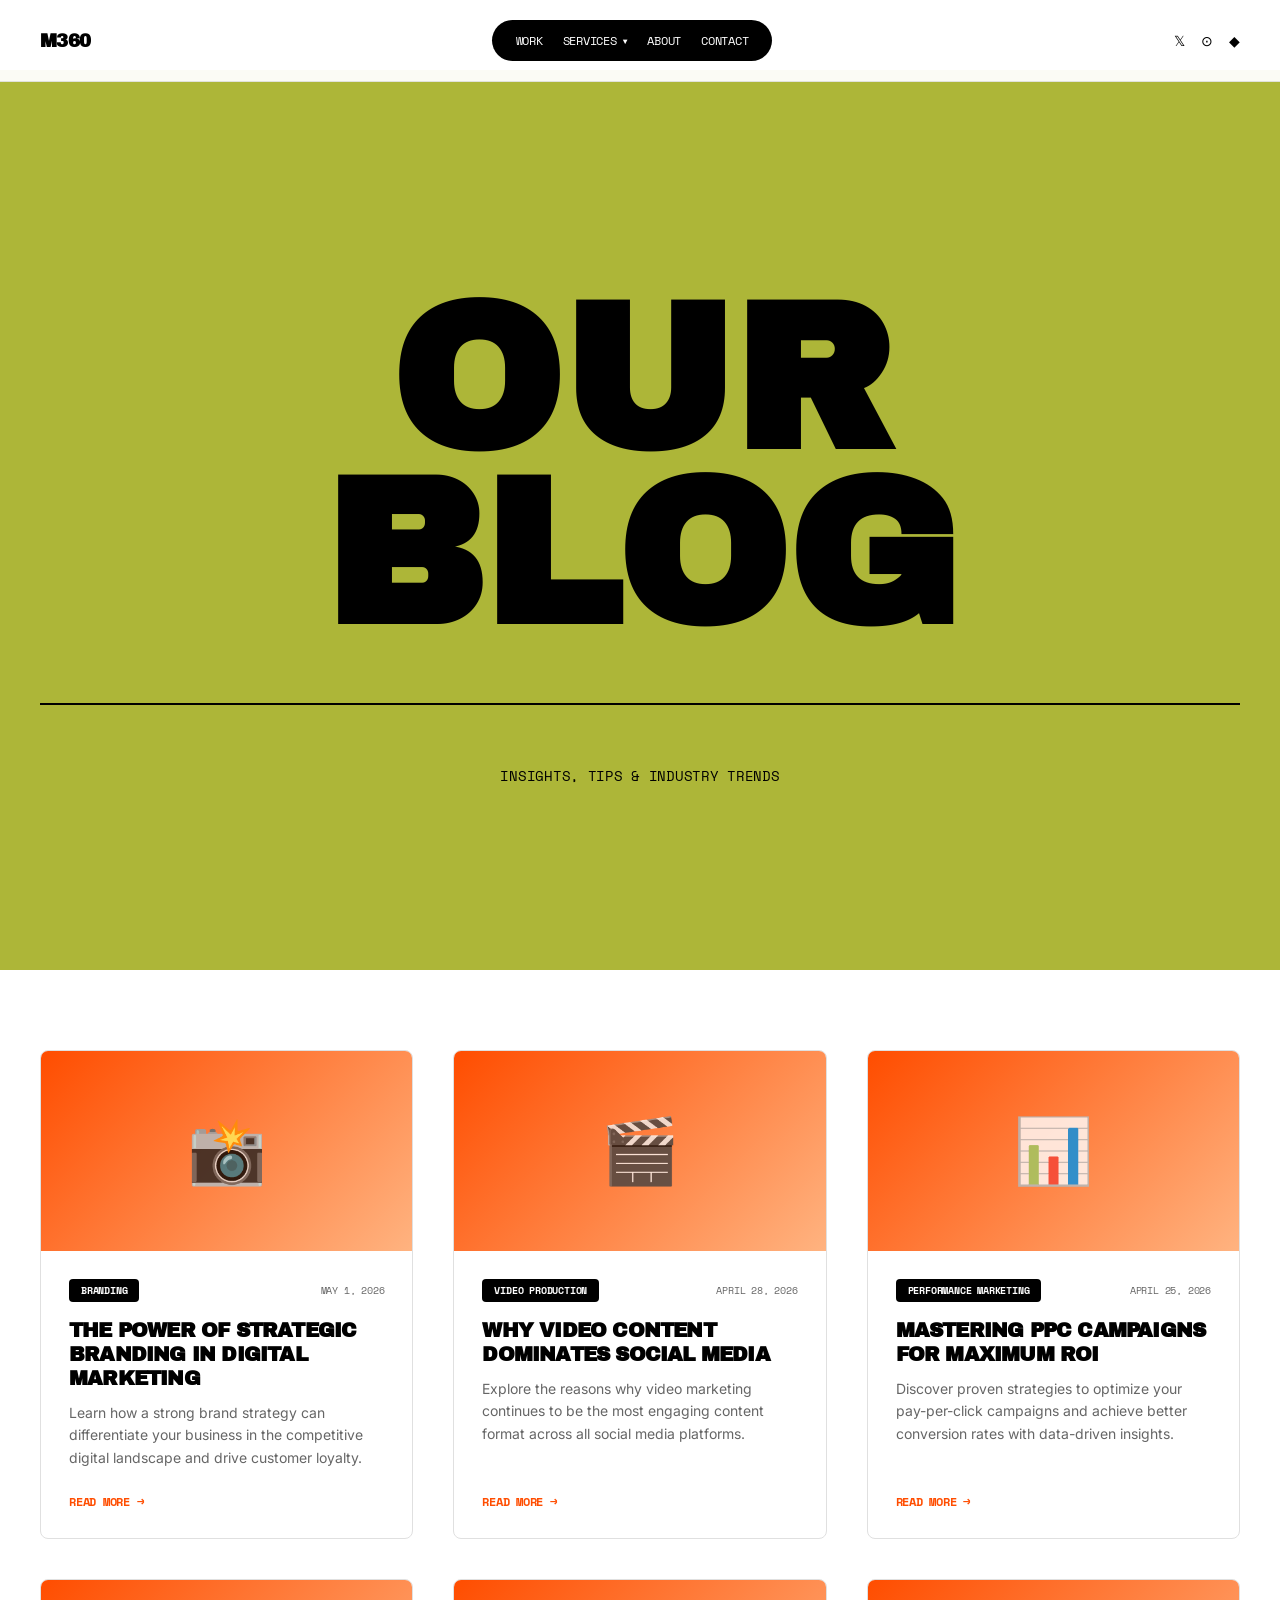
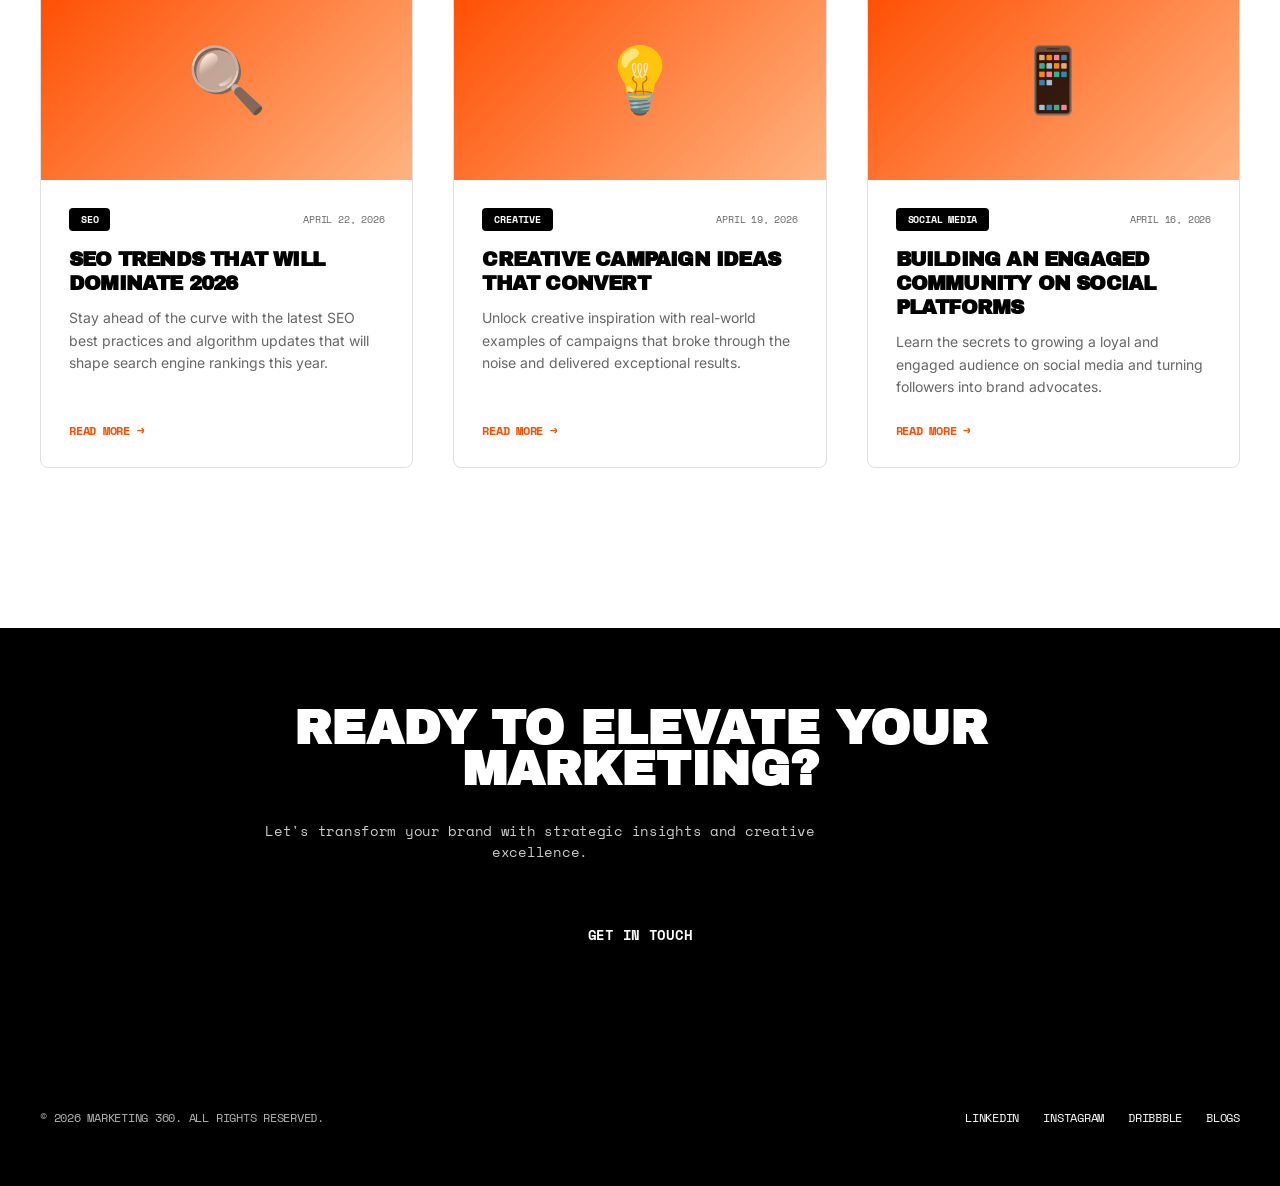
==== blog/index.html @ f48fec03 "Second commit with some changes like service pages and nav linking" ====
<!DOCTYPE html>
<html lang="en">
<head>
    <meta charset="UTF-8">
    <meta name="viewport" content="width=device-width, initial-scale=1.0">
    <title>Blog - Marketing 360</title>
    <link href="https://fonts.googleapis.com/css2?family=Archivo+Black&family=Space+Mono:wght@400;700&family=Inter:wght@400;500;600;700&display=swap" rel="stylesheet">
    <link rel="stylesheet" href="../assets/css/style.css">
    <link rel="stylesheet" href="../assets/css/blog.css">
</head>
<body>
    <!-- Navigation -->
   <div id="header-placeholder"></div>

    <!-- Hero Section -->
    <section class="hero" style="margin-top: 70px;">
        <h1>OUR BLOG</h1>
        <div class="hero-divider"></div>
        <p style="font-family: 'Space Mono', monospace; font-size: 14px; letter-spacing: -0.02em; margin-top: 20px;">INSIGHTS, TIPS & INDUSTRY TRENDS</p>
    </section>

    <!-- Blog Listing Section -->
    <section class="blog-section">
        <div class="blog-container">
            <div class="blog-grid">
                <!-- Blog Post 1 -->
                <article class="blog-card">
                    <div class="blog-image-container">
                        <div class="blog-placeholder-image">📸</div>
                    </div>
                    <div class="blog-content">
                        <div class="blog-meta">
                            <span class="blog-category">BRANDING</span>
                            <span class="blog-date">MAY 1, 2026</span>
                        </div>
                        <h3 class="blog-title">The Power of Strategic Branding in Digital Marketing</h3>
                        <p class="blog-excerpt">Learn how a strong brand strategy can differentiate your business in the competitive digital landscape and drive customer loyalty.</p>
                        <a href="../blog-post-1.html" class="blog-link">READ MORE →</a>
                    </div>
                </article>

                <!-- Blog Post 2 -->
                <article class="blog-card">
                    <div class="blog-image-container">
                        <div class="blog-placeholder-image">🎬</div>
                    </div>
                    <div class="blog-content">
                        <div class="blog-meta">
                            <span class="blog-category">VIDEO PRODUCTION</span>
                            <span class="blog-date">APRIL 28, 2026</span>
                        </div>
                        <h3 class="blog-title">Why Video Content Dominates Social Media</h3>
                        <p class="blog-excerpt">Explore the reasons why video marketing continues to be the most engaging content format across all social media platforms.</p>
                        <a href="blog-post-2.html" class="blog-link">READ MORE →</a>
                    </div>
                </article>

                <!-- Blog Post 3 -->
                <article class="blog-card">
                    <div class="blog-image-container">
                        <div class="blog-placeholder-image">📊</div>
                    </div>
                    <div class="blog-content">
                        <div class="blog-meta">
                            <span class="blog-category">PERFORMANCE MARKETING</span>
                            <span class="blog-date">APRIL 25, 2026</span>
                        </div>
                        <h3 class="blog-title">Mastering PPC Campaigns for Maximum ROI</h3>
                        <p class="blog-excerpt">Discover proven strategies to optimize your pay-per-click campaigns and achieve better conversion rates with data-driven insights.</p>
                        <a href="blog-post-3.html" class="blog-link">READ MORE →</a>
                    </div>
                </article>

                <!-- Blog Post 4 -->
                <article class="blog-card">
                    <div class="blog-image-container">
                        <div class="blog-placeholder-image">🔍</div>
                    </div>
                    <div class="blog-content">
                        <div class="blog-meta">
                            <span class="blog-category">SEO</span>
                            <span class="blog-date">APRIL 22, 2026</span>
                        </div>
                        <h3 class="blog-title">SEO Trends That Will Dominate 2026</h3>
                        <p class="blog-excerpt">Stay ahead of the curve with the latest SEO best practices and algorithm updates that will shape search engine rankings this year.</p>
                        <a href="blog-post-4.html" class="blog-link">READ MORE →</a>
                    </div>
                </article>

                <!-- Blog Post 5 -->
                <article class="blog-card">
                    <div class="blog-image-container">
                        <div class="blog-placeholder-image">💡</div>
                    </div>
                    <div class="blog-content">
                        <div class="blog-meta">
                            <span class="blog-category">CREATIVE</span>
                            <span class="blog-date">APRIL 19, 2026</span>
                        </div>
                        <h3 class="blog-title">Creative Campaign Ideas That Convert</h3>
                        <p class="blog-excerpt">Unlock creative inspiration with real-world examples of campaigns that broke through the noise and delivered exceptional results.</p>
                        <a href="blog-post-5.html" class="blog-link">READ MORE →</a>
                    </div>
                </article>

                <!-- Blog Post 6 -->
                <article class="blog-card">
                    <div class="blog-image-container">
                        <div class="blog-placeholder-image">📱</div>
                    </div>
                    <div class="blog-content">
                        <div class="blog-meta">
                            <span class="blog-category">SOCIAL MEDIA</span>
                            <span class="blog-date">APRIL 16, 2026</span>
                        </div>
                        <h3 class="blog-title">Building an Engaged Community on Social Platforms</h3>
                        <p class="blog-excerpt">Learn the secrets to growing a loyal and engaged audience on social media and turning followers into brand advocates.</p>
                        <a href="blog-post-6.html" class="blog-link">READ MORE →</a>
                    </div>
                </article>
            </div>
        </div>
    </section>

    <!-- CTA Section -->
    <section class="blog-cta">
        <div class="blog-cta-content">
            <h2 style="font-family: 'Archivo Black', sans-serif; font-size: 48px; line-height: 0.85; margin-bottom: 30px; text-transform: uppercase;">Ready to Elevate Your Marketing?</h2>
            <p style="font-family: 'Space Mono', monospace; font-size: 14px; letter-spacing: -0.02em; margin-bottom: 40px; max-width: 600px;">Let's transform your brand with strategic insights and creative excellence.</p>
            <a href="../contact.html" class="cta-button">GET IN TOUCH</a>
        </div>
    </section>

    <!-- Footer -->
    <div id="footer-placeholder"></div>

    <script>
        // Load header
        fetch('../includes/header.html')
            .then(response => response.text())
            .then(data => document.getElementById('header-placeholder').innerHTML = data);

        // Load footer
        fetch('../includes/footer.html')
            .then(response => response.text())
            .then(data => document.getElementById('footer-placeholder').innerHTML = data);
    </script>
</body>
</html>
---- assets/css/style.css ----
/* the below style is for home page */
        * {
            margin: 0;
            padding: 0;
            box-sizing: border-box;
        }

        html {
            scroll-behavior: smooth;
        }

        body {
            font-family: 'Archivo Black', sans-serif;
            color: #000000;
            background-color: #FFFFFF;
            overflow-x: hidden;
        }

        /* Typography System */
        .archivo-black {
            font-family: 'Archivo Black', sans-serif;
            font-weight: 900;
            letter-spacing: -0.04em;
            line-height: 0.85;
            text-transform: uppercase;
        }

        .space-mono {
            font-family: 'Space Mono', monospace;
            letter-spacing: -0.02em;
        }

        /* Navigation */
        nav {
            position: fixed;
            top: 0;
            width: 100%;
            padding: 20px 40px;
            display: flex;
            justify-content: space-between;
            align-items: center;
            z-index: 1000;
            background: rgba(255, 255, 255, 0.95);
            border-bottom: 1px solid rgba(0, 0, 0, 0.1);
        }

        .nav-logo {
            font-family: 'Archivo Black', sans-serif;
            font-size: 18px;
            font-weight: 900;
            letter-spacing: -0.04em;
            text-transform: uppercase;
        }

        .nav-logo a {
            color: #000000;
            text-decoration: none;
            transition: color 0.3s ease;
        }

        .nav-logo a:hover {
            color: #ADB638;
        }

        .nav-pill {
            background-color: #000000;
            border-radius: 9999px;
            padding: 12px 24px;
            display: flex;
            gap: 20px;
            align-items: center;
        }

        .nav-pill a {
            color: #FFFFFF;
            text-decoration: none;
            font-family: 'Space Mono', monospace;
            font-size: 12px;
            font-weight: 400;
            letter-spacing: -0.02em;
            transition: all 0.3s ease;
            text-transform: uppercase;
        }

        .nav-pill a:hover {
            background-color: #FFFFFF;
            color: #000000;
            padding: 4px 8px;
            border-radius: 4px;
        }

        .nav-socials {
            display: flex;
            gap: 16px;
            align-items: center;
        }

        .nav-socials a {
            color: #000000;
            text-decoration: none;
            font-size: 14px;
            transition: all 0.3s ease;
            transform: scale(1);
        }

        .nav-socials a:hover {
            color: #ADB638;
            transform: scale(1.1);
        }

        /* Dropdown Menu */
        .nav-dropdown {
            position: relative;
            display: inline-block;
        }

        .nav-dropdown > a {
            display: flex;
            align-items: center;
        }

        .nav-dropdown > a::after {
            content: '▼';
            font-size: 8px;
            margin-left: 6px;
            transition: transform 0.5s ease;
        }

        .nav-dropdown:hover > a::after {
            transform: rotate(180deg);
        }

        .dropdown-menu {
            position: absolute;
            top: 100%;
            left: 0;
            background-color: #1a1a1a;
            border-radius: 8px;
            min-width: 200px;
            display: none;
            flex-direction: column;
            box-shadow: 0 8px 16px rgba(0, 0, 0, 0.2);
            z-index: 1001;
            margin-top: 8px;
            padding: 8px 0;
        }

        .nav-dropdown:hover .dropdown-menu {
            display: flex;
        }

        .dropdown-menu a {
            color: #FFFFFF;
            padding: 12px 20px;
            text-decoration: none;
            font-family: 'Space Mono', monospace;
            font-size: 12px;
            font-weight: 400;
            letter-spacing: -0.02em;
            transition: all 0.3s ease;
            text-transform: uppercase;
            white-space: nowrap;
        }

        .dropdown-menu a:first-child {
            border-radius: 8px 8px 0 0;
        }

        .dropdown-menu a:last-child {
            border-radius: 0 0 8px 8px;
        }

        .dropdown-menu a:hover {
            background-color: #ADB638;
            color: #000000;
            padding-left: 24px;
        }

        /* Hero Section */
        .hero {
            min-height: 100vh;
            background-color: #ADB638;
            display: flex;
            flex-direction: column;
            justify-content: center;
            align-items: center;
            padding: 100px 40px 60px;
            text-align: center;
            position: relative;
            margin-top: 70px;
        }

        .hero h1 {
            font-size: 16vw;
            color: #000000;
            line-height: 0.85;
            margin-bottom: 60px;
            animation: fadeInDown 5s ease-out;
        }

        @keyframes fadeInDown {
            from {
                opacity: 0;
                transform: translateY(-20px);
            }
            to {
                opacity: 1;
                transform: translateY(0);
            }
        }

        .hero-divider {
            width: 100%;
            height: 2px;
            background-color: #000000;
            margin-bottom: 40px;
        }

        .hero-metadata {
            display: flex;
            justify-content: space-between;
            align-items: center;
            width: 100%;
            max-width: 1200px;
        }

        .hero-location {
            font-family: 'Space Mono', monospace;
            font-size: 12px;
            font-weight: 700;
            letter-spacing: -0.02em;
            text-transform: uppercase;
            color: #000000;
            text-align: left;
        }

        .scroll-indicator {
            width: 144px;
            height: 144px;
            display: flex;
            align-items: center;
            justify-content: center;
        }

        .scroll-indicator svg {
            width: 100%;
            height: 100%;
            animation: spin 12s linear infinite;
        }

        @keyframes spin {
            from {
                transform: rotate(0deg);
            }
            to {
                transform: rotate(360deg);
            }
        }

        .scroll-indicator-center {
            position: absolute;
            display: flex;
            align-items: center;
            justify-content: center;
            width: 40px;
            height: 40px;
        }

        .hero-role {
            font-family: 'Space Mono', monospace;
            font-size: 12px;
            font-weight: 400;
            letter-spacing: -0.02em;
            color: #000000;
            text-align: right;
            line-height: 1.6;
        }

        /* Marquee Section */
        .marquee-section {
            background-color: #000000;
            padding: 60px 0;
            overflow: hidden;
            transform: skewY(-2deg);
            transform-origin: center;
        }

        .marquee-section-inner {
            transform: skewY(2deg);
        }

        .marquee-row {
            display: flex;
            gap: 20px;
            margin-bottom: 40px;
            animation: marquee 30s linear infinite;
            white-space: nowrap;
        }

        .marquee-row.reverse {
            animation: marquee-reverse 30s linear infinite;
        }

        @keyframes marquee {
            0% {
                transform: translateX(0);
            }
            100% {
                transform: translateX(-50%);
            }
        }

        @keyframes marquee-reverse {
            0% {
                transform: translateX(0);
            }
            100% {
                transform: translateX(50%);
            }
        }

        .marquee-text {
            font-family: 'Archivo Black', sans-serif;
            font-size: 10vw;
            font-weight: 900;
            text-transform: uppercase;
            letter-spacing: -0.04em;
            line-height: 0.85;
        }

        .marquee-row.orange .marquee-text {
            color: #ADB638;
        }

        .marquee-row.white .marquee-text {
            color: #FFFFFF;
            opacity: 0.8;
        }

        /* Services Section */
        .services {
            background-color: #000000;
            padding: 100px 40px;
            color: #FFFFFF;
        }

        .services-container {
            max-width: 1200px;
            margin: 0 auto;
        }

        .services-list {
            list-style: none;
        }

        .services-list li {
            padding: 60px 0;
            border-top: 1px solid rgba(255, 255, 255, 0.2);
            display: flex;
            align-items: flex-start;
            gap: 60px;
            transition: all 0.3s ease;
            position: relative;
            overflow: hidden;
        }

        .services-list li:last-child {
            border-bottom: 1px solid rgba(255, 255, 255, 0.2);
        }

        .services-list li:hover {
            background-color: rgba(255, 255, 255, 0.05);
        }

        .service-index {
            font-family: 'Space Mono', monospace;
            font-size: 24px;
            font-weight: 700;
            letter-spacing: -0.02em;
            color: #ADB638;
            min-width: 60px;
            text-transform: uppercase;
            flex-shrink: 0;
        }

        .service-content {
            flex: 1;
        }

        .service-title {
            font-family: 'Archivo Black', sans-serif;
            font-size: 7vw;
            font-weight: 900;
            text-transform: uppercase;
            letter-spacing: -0.04em;
            line-height: 0.85;
            color: #FFFFFF;
            margin-bottom: 20px;
            transition: transform 0.3s ease;
        }

        .services-list li:hover .service-title {
            transform: translateX(16px);
        }

        .service-tags {
            display: flex;
            gap: 12px;
            flex-wrap: wrap;
        }

        .service-tag {
            background-color: transparent;
            border: 1px solid rgba(255, 255, 255, 0.3);
            border-radius: 9999px;
            padding: 8px 16px;
            font-family: 'Space Mono', monospace;
            font-size: 11px;
            font-weight: 400;
            letter-spacing: -0.02em;
            color: rgba(255, 255, 255, 0.7);
            text-transform: uppercase;
            transition: all 0.3s ease;
        }

        .services-list li:hover .service-tag {
            border-color: #ADB638;
            color: #ADB638;
        }

        .service-arrow {
            position: absolute;
            right: 0;
            top: 50%;
            transform: translateY(-50%) rotate(0deg);
            font-size: 48px;
            color: #ADB638;
            opacity: 0;
            transition: all 0.3s ease;
        }

        .services-list li:hover .service-arrow {
            opacity: 1;
            transform: translateY(-50%) rotate(45deg);
        }

        /* CTA Section */
        .cta-section {
            background-color: #ADB638;
            padding: 100px 40px;
            text-align: center;
        }

        .cta-heading {
            font-family: 'Archivo Black', sans-serif;
            font-size: 14vw;
            font-weight: 900;
            text-transform: uppercase;
            letter-spacing: -0.04em;
            line-height: 0.85;
            color: #000000;
            margin-bottom: 60px;
        }

        .cta-button {
            background-color: #000000;
            color: #FFFFFF;
            border: 2px solid #000000;
            border-radius: 9999px;
            padding: 20px 60px;
            font-family: 'Space Mono', monospace;
            font-size: 14px;
            font-weight: 700;
            letter-spacing: -0.02em;
            text-transform: uppercase;
            cursor: pointer;
            transition: all 0.3s ease;
            display: inline-block;
        }

        .cta-button:hover {
            transform: scale(1.1);
            background-color: #FFFFFF;
            color: #000000;
        }

        /* Footer */
        footer {
            background-color: #000000;
            color: #FFFFFF;
            border-top: 2px solid #000000;
            padding: 60px 40px;
        }

        .footer-content {
            max-width: 1200px;
            margin: 0 auto;
            display: flex;
            justify-content: space-between;
            align-items: center;
        }

        .footer-copyright {
            font-family: 'Space Mono', monospace;
            font-size: 12px;
            letter-spacing: -0.02em;
            text-transform: uppercase;
            color: rgba(255, 255, 255, 0.7);
        }

        .footer-socials {
            display: flex;
            gap: 24px;
        }

        .footer-socials a {
            font-family: 'Space Mono', monospace;
            font-size: 12px;
            letter-spacing: -0.02em;
            text-transform: uppercase;
            color: #FFFFFF;
            text-decoration: none;
            transition: all 0.3s ease;
        }

        .footer-socials a:hover {
            color: #ADB638;
            transform: translateX(4px);
        }

        /* Responsive */
        @media (max-width: 768px) {
            .hero h1 {
                font-size: 32px;
            }

            .marquee-text {
                font-size: 24px;
            }

            .service-title {
                font-size: 28px;
            }

            .cta-heading {
                font-size: 40px;
            }

            .hero-metadata {
                flex-direction: column;
                gap: 30px;
            }

            .hero-location,
            .hero-role {
                text-align: center;
            }

            .footer-content {
                flex-direction: column;
                gap: 30px;
                text-align: center;
            }

            .services-list li {
                flex-direction: column;
                gap: 20px;
            }

            nav {
                flex-wrap: wrap;
                gap: 20px;
                padding: 15px 20px;
            }

            .nav-pill {
                flex-wrap: wrap;
                order: 3;
                width: 100%;
                justify-content: center;
            }
        }
/* the below style is for work page */

        * {
            margin: 0;
            padding: 0;
            box-sizing: border-box;
        }

        html {
            scroll-behavior: smooth;
        }

        body {
            font-family: 'Archivo Black', sans-serif;
            color: #000000;
            background-color: #FFFFFF;
            overflow-x: hidden;
        }

        /* Typography System */
        .archivo-black {
            font-family: 'Archivo Black', sans-serif;
            font-weight: 900;
            letter-spacing: -0.04em;
            line-height: 0.85;
            text-transform: uppercase;
        }

        .space-mono {
            font-family: 'Space Mono', monospace;
            letter-spacing: -0.02em;
        }

        /* Navigation */
        nav {
            position: fixed;
            top: 0;
            width: 100%;
            padding: 20px 40px;
            display: flex;
            justify-content: space-between;
            align-items: center;
            z-index: 1000;
            background: rgba(255, 255, 255, 0.95);
            border-bottom: 1px solid rgba(0, 0, 0, 0.1);
        }

        .nav-logo {
            font-family: 'Archivo Black', sans-serif;
            font-size: 18px;
            font-weight: 900;
            letter-spacing: -0.04em;
            text-transform: uppercase;
        }

        .nav-logo a {
            color: #000000;
            text-decoration: none;
            transition: color 0.3s ease;
        }

        .nav-logo a:hover {
            color: #ADB638;
        }

        .nav-pill {
            background-color: #000000;
            border-radius: 9999px;
            padding: 12px 24px;
            display: flex;
            gap: 20px;
            align-items: center;
        }

        .nav-pill a {
            color: #FFFFFF;
            text-decoration: none;
            font-family: 'Space Mono', monospace;
            font-size: 12px;
            font-weight: 400;
            letter-spacing: -0.02em;
            transition: all 0.3s ease;
            text-transform: uppercase;
        }

        .nav-pill a:hover {
            background-color: #FFFFFF;
            color: #000000;
            padding: 4px 8px;
            border-radius: 4px;
        }

        /* Dropdown Menu */
        .nav-dropdown {
            position: relative;
            display: inline-block;
        }

        .dropdown-toggle {
            display: flex;
            align-items: center;
            gap: 6px;
            cursor: pointer;
        }

        .dropdown-menu {
            display: none;
            position: absolute;
            top: 100%;
            left: -20px;
            background-color: #1a1a1a;
            border: 1px solid rgba(255, 255, 255, 0.1);
            border-radius: 8px;
            padding: 12px 0;
            min-width: 220px;
            margin-top: 8px;
            box-shadow: 0 8px 16px rgba(0, 0, 0, 0.3);
            z-index: 2000;
        }

        .nav-dropdown:hover .dropdown-menu {
            display: block;
        }

        .dropdown-menu a {
            display: block;
            color: #FFFFFF;
            text-decoration: none;
            font-family: 'Space Mono', monospace;
            font-size: 12px;
            font-weight: 400;
            letter-spacing: -0.02em;
            text-transform: uppercase;
            padding: 12px 20px;
            transition: all 0.3s ease;
        }

        .dropdown-menu a:hover {
            background-color: #ADB638;
            padding-left: 28px;
            color: #000000;
        }

        .nav-socials {
            display: flex;
            gap: 16px;
            align-items: center;
        }

        .nav-socials a {
            color: #000000;
            text-decoration: none;
            font-size: 14px;
            transition: all 0.3s ease;
            transform: scale(1);
        }

        .nav-socials a:hover {
            color: #ADB638;
            transform: scale(1.1);
        }

        /* Hero Section */
        .hero {
            min-height: 100vh;
            background-color: #ADB638;
            display: flex;
            flex-direction: column;
            justify-content: center;
            align-items: center;
            padding: 100px 40px 60px;
            text-align: center;
            position: relative;
            margin-top: 70px;
        }

        .hero h1 {
            font-size: 16vw;
            color: #000000;
            line-height: 0.85;
            margin-bottom: 60px;
            animation: fadeInDown 0.8s ease-out;
        }

        @keyframes fadeInDown {
            from {
                opacity: 0;
                transform: translateY(-20px);
            }
            to {
                opacity: 1;
                transform: translateY(0);
            }
        }

        .hero-divider {
            width: 100%;
            height: 2px;
            background-color: #000000;
            margin-bottom: 40px;
        }

        .hero-metadata {
            display: flex;
            justify-content: space-between;
            align-items: center;
            width: 100%;
            max-width: 1200px;
        }

        .hero-location {
            font-family: 'Space Mono', monospace;
            font-size: 12px;
            font-weight: 700;
            letter-spacing: -0.02em;
            text-transform: uppercase;
            color: #000000;
            text-align: left;
        }

        .hero-role {
            font-family: 'Space Mono', monospace;
            font-size: 12px;
            font-weight: 400;
            letter-spacing: -0.02em;
            color: #000000;
            text-align: right;
            line-height: 1.6;
        }

        /* Intro Section */
        .intro {
            background-color: #000000;
            color: #FFFFFF;
            padding: 100px 40px;
        }

        .intro-container {
            max-width: 1200px;
            margin: 0 auto;
        }

        .intro-text {
            font-size: 18px;
            line-height: 1.8;
            max-width: 900px;
            margin-bottom: 0;
        }

        .intro-highlight {
            color: #ADB638;
            font-weight: 700;
        }

        /* Portfolio Section */
        .portfolio {
            background-color: #FFFFFF;
            padding: 100px 40px;
        }

        .portfolio-container {
            max-width: 1200px;
            margin: 0 auto;
        }

        .portfolio-title {
            font-family: 'Archivo Black', sans-serif;
            font-size: 10vw;
            font-weight: 900;
            text-transform: uppercase;
            letter-spacing: -0.04em;
            line-height: 0.85;
            color: #000000;
            margin-bottom: 80px;
        }

        .portfolio-grid {
            display: grid;
            grid-template-columns: repeat(auto-fit, minmax(350px, 1fr));
            gap: 40px;
        }

        .portfolio-item {
            border: 2px solid #000000;
            overflow: hidden;
            transition: all 0.3s ease;
            position: relative;
        }

        .portfolio-image {
            width: 100%;
            height: 300px;
            background: linear-gradient(135deg, #ADB638, #FFB380);
            display: flex;
            align-items: center;
            justify-content: center;
            font-size: 48px;
            transition: all 0.3s ease;
        }

        .portfolio-item:hover .portfolio-image {
            transform: scale(1.05);
        }

        .portfolio-content {
            padding: 30px;
            background-color: #FFFFFF;
        }

        .portfolio-category {
            font-family: 'Space Mono', monospace;
            font-size: 11px;
            font-weight: 700;
            letter-spacing: -0.02em;
            text-transform: uppercase;
            color: #ADB638;
            margin-bottom: 12px;
        }

        .portfolio-name {
            font-family: 'Archivo Black', sans-serif;
            font-size: 20px;
            font-weight: 900;
            text-transform: uppercase;
            letter-spacing: -0.04em;
            line-height: 1.1;
            color: #000000;
            margin-bottom: 12px;
        }

        .portfolio-description {
            font-size: 13px;
            line-height: 1.6;
            color: rgba(0, 0, 0, 0.7);
            margin-bottom: 15px;
        }

        .portfolio-results {
            border-top: 1px solid rgba(0, 0, 0, 0.1);
            padding-top: 15px;
        }

        .result-item {
            font-size: 12px;
            line-height: 1.6;
            color: rgba(0, 0, 0, 0.7);
            margin-bottom: 8px;
        }

        .result-item strong {
            color: #ADB638;
            font-weight: 700;
        }

        /* Results Section */
        .results-section {
            background-color: #000000;
            color: #FFFFFF;
            padding: 100px 40px;
        }

        .results-container {
            max-width: 1200px;
            margin: 0 auto;
        }

        .results-title {
            font-family: 'Archivo Black', sans-serif;
            font-size: 10vw;
            font-weight: 900;
            text-transform: uppercase;
            letter-spacing: -0.04em;
            line-height: 0.85;
            color: #FFFFFF;
            margin-bottom: 80px;
        }

        .results-grid {
            display: grid;
            grid-template-columns: repeat(auto-fit, minmax(250px, 1fr));
            gap: 40px;
        }

        .result-card {
            border-top: 3px solid #ADB638;
            padding-top: 25px;
        }

        .result-stat {
            font-family: 'Archivo Black', sans-serif;
            font-size: 48px;
            font-weight: 900;
            color: #ADB638;
            line-height: 1;
            margin-bottom: 12px;
        }

        .result-label {
            font-family: 'Space Mono', monospace;
            font-size: 12px;
            font-weight: 700;
            letter-spacing: -0.02em;
            text-transform: uppercase;
            color: rgba(255, 255, 255, 0.8);
        }

        /* CTA Section */
        .cta-section {
            background-color: #ADB638;
            padding: 100px 40px;
            text-align: center;
        }

        .cta-heading {
            font-family: 'Archivo Black', sans-serif;
            font-size: 14vw;
            font-weight: 900;
            text-transform: uppercase;
            letter-spacing: -0.04em;
            line-height: 0.85;
            color: #000000;
            margin-bottom: 60px;
        }

        .cta-button {
            background-color: #000000;
            color: #FFFFFF;
            border: 2px solid #000000;
            border-radius: 9999px;
            padding: 20px 60px;
            font-family: 'Space Mono', monospace;
            font-size: 14px;
            font-weight: 700;
            letter-spacing: -0.02em;
            text-transform: uppercase;
            cursor: pointer;
            transition: all 0.3s ease;
            display: inline-block;
            text-decoration: none;
        }

        .cta-button:hover {
            transform: scale(1.1);
            background-color: #FFFFFF;
            color: #000000;
        }

        /* Footer */
        footer {
            background-color: #000000;
            color: #FFFFFF;
            border-top: 2px solid #000000;
            padding: 60px 40px;
        }

        .footer-content {
            max-width: 1200px;
            margin: 0 auto;
            display: flex;
            justify-content: space-between;
            align-items: center;
        }

        .footer-copyright {
            font-family: 'Space Mono', monospace;
            font-size: 12px;
            letter-spacing: -0.02em;
            text-transform: uppercase;
            color: rgba(255, 255, 255, 0.7);
        }

        .footer-socials {
            display: flex;
            gap: 24px;
        }

        .footer-socials a {
            font-family: 'Space Mono', monospace;
            font-size: 12px;
            letter-spacing: -0.02em;
            text-transform: uppercase;
            color: #FFFFFF;
            text-decoration: none;
            transition: all 0.3s ease;
        }

        .footer-socials a:hover {
            color: #ADB638;
            transform: translateX(4px);
        }

        /* Responsive */
        @media (max-width: 768px) {
            .hero h1 {
                font-size: 32px;
            }

            .portfolio-title {
                font-size: 40px;
            }

            .results-title {
                font-size: 40px;
            }

            .cta-heading {
                font-size: 40px;
            }

            .hero-metadata {
                flex-direction: column;
                gap: 30px;
            }

            .hero-location,
            .hero-role {
                text-align: center;
            }

            .footer-content {
                flex-direction: column;
                gap: 30px;
                text-align: center;
            }

            nav {
                flex-wrap: wrap;
                gap: 20px;
                padding: 15px 20px;
            }

            .nav-pill {
                flex-wrap: wrap;
                order: 3;
                width: 100%;
                justify-content: center;
            }

            .portfolio-grid {
                grid-template-columns: 1fr;
            }

            .results-grid {
                grid-template-columns: 1fr;
            }
        }
/* the below style is for contact us page */
        /* ============================================
           DESIGN SYSTEM - THEME & VARIABLES
           ============================================ */
        :root {
            /* Colors */
            --color-primary: #ADB638;
            --color-dark: #000000;
            --color-light: #FFFFFF;
            --color-border: rgba(0, 0, 0, 0.1);
            --color-accent: rgba(255, 77, 0, 0.1);
            
            /* Fonts */
            --font-archivo: 'Archivo Black', sans-serif;
            --font-mono: 'Space Mono', monospace;
            --font-Archivo Black: 'Archivo Black', sans-serif;
            
            /* Spacing */
            --spacing-xs: 12px;
            --spacing-sm: 20px;
            --spacing-md: 40px;
            --spacing-lg: 60px;
            --spacing-xl: 80px;
            --spacing-2xl: 100px;
            
            /* Typography */
            --letter-spacing-tight: -0.04em;
            --letter-spacing-normal: -0.02em;
            --line-height-tight: 0.85;
            --line-height-normal: 1.1;
            --line-height-relaxed: 1.6;
            
            /* Z-Index */
            --z-nav: 1000;
            --z-dropdown: 2000;
            
            /* Transitions */
            --duration-fast: 0.3s;
        }

        /* ============================================
           RESET & BASE STYLES
           ============================================ */
        * {
            margin: 0;
            padding: 0;
            box-sizing: border-box;
        }

        html {
            scroll-behavior: smooth;
        }

        body {
            font-family: var(--font-Archivo Black);
            color: var(--color-dark);
            background-color: var(--color-light);
            overflow-x: hidden;
        }

        /* ============================================
           TYPOGRAPHY UTILITIES
           ============================================ */
        .archivo-black {
            font-family: var(--font-archivo);
            font-weight: 900;
            letter-spacing: var(--letter-spacing-tight);
            line-height: var(--line-height-tight);
            text-transform: uppercase;
        }

        .space-mono {
            font-family: var(--font-mono);
            letter-spacing: var(--letter-spacing-normal);
        }

        /* Navigation */
        nav {
            position: fixed;
            top: 0;
            width: 100%;
            padding: var(--spacing-sm) var(--spacing-md);
            display: flex;
            justify-content: space-between;
            align-items: center;
            z-index: var(--z-nav);
            background: rgba(255, 255, 255, 0.95);
            border-bottom: 1px solid var(--color-border);
        }

        .nav-logo {
            font-family: var(--font-archivo);
            font-size: 18px;
            font-weight: 900;
            letter-spacing: var(--letter-spacing-tight);
            text-transform: uppercase;
        }

        .nav-logo a {
            color: var(--color-dark);
            text-decoration: none;
            transition: color var(--duration-fast) ease;
        }

        .nav-logo a:hover {
            color: var(--color-primary);
        }

        .nav-pill {
            background-color: var(--color-dark);
            border-radius: 9999px;
            padding: 12px 24px;
            display: flex;
            gap: var(--spacing-sm);
            align-items: center;
        }

        .nav-pill a {
            color: var(--color-light);
            text-decoration: none;
            font-family: var(--font-mono);
            font-size: 12px;
            font-weight: 400;
            letter-spacing: var(--letter-spacing-normal);
            transition: all var(--duration-fast) ease;
            text-transform: uppercase;
        }

        .nav-pill a:hover {
            background-color: var(--color-light);
            color: var(--color-dark);
            padding: 4px 8px;
            border-radius: 4px;
        }

        .nav-socials {
            display: flex;
            gap: 16px;
            align-items: center;
        }

        .nav-socials a {
            color: var(--color-dark);
            text-decoration: none;
            font-size: 14px;
            transition: all 0.3s ease;
            transform: scale(1);
        }

        .nav-socials a:hover {
            color: var(--color-primary);
            transform: scale(1.1);
        }

        /* ============================================
           REUSABLE UTILITY CLASSES
           ============================================ */
        .section {
            padding: var(--spacing-2xl) var(--spacing-md);
        }

        .section--dark {
            background-color: var(--color-dark);
            color: var(--color-light);
        }

        .section--light {
            background-color: var(--color-light);
        }

        .section--primary {
            background-color: var(--color-primary);
        }

        .container {
            max-width: 1200px;
            margin: 0 auto;
        }

        .grid {
            display: grid;
            gap: var(--spacing-lg);
        }

        .grid--auto {
            grid-template-columns: repeat(auto-fit, minmax(300px, 1fr));
        }

        .button {
            border: 2px solid;
            border-radius: 9999px;
            padding: 24px 80px;
            font-family: var(--font-mono);
            font-size: 14px;
            font-weight: 700;
            letter-spacing: var(--letter-spacing-normal);
            text-transform: uppercase;
            cursor: pointer;
            transition: all var(--duration-fast) ease;
            display: inline-block;
            text-decoration: none;
        }

        .button--dark {
            background-color: var(--color-dark);
            color: var(--color-light);
            border-color: var(--color-dark);
        }

        .button--dark:hover {
            transform: scale(1.1);
            background-color: var(--color-light);
            color: var(--color-dark);
        }

        /* ============================================
           HERO COMPONENT
           ============================================ */
        .hero {
            min-height: 60vh;
            display: flex;
            flex-direction: column;
            justify-content: center;
            align-items: center;
            padding: 120px var(--spacing-md) 80px;
            text-align: center;
            position: relative;
            margin-top: 70px;
        }

        .hero--primary {
            background-color: var(--color-primary);
        }

        .hero__title {
            font-family: var(--font-archivo);
            font-size: 14vw;
            font-weight: 900;
            letter-spacing: var(--letter-spacing-tight);
            line-height: var(--line-height-tight);
            color: var(--color-dark);
            margin-bottom: 30px;
            text-transform: uppercase;
        }

        .hero__subtitle {
            font-family: var(--font-mono);
            font-size: 14px;
            letter-spacing: var(--letter-spacing-normal);
            color: var(--color-dark);
            text-transform: uppercase;
            max-width: 600px;
        }

        /* ============================================
           CARD COMPONENT
           ============================================ */
        .card {
            border: 2px solid;
            padding: 40px;
            position: relative;
            transition: all var(--duration-fast) ease;
        }

        .card--white {
            border-color: var(--color-light);
        }

        .card--white:hover {
            background-color: var(--color-accent);
            border-color: var(--color-primary);
        }

        .card__label {
            font-family: var(--font-mono);
            font-size: 11px;
            font-weight: 700;
            letter-spacing: var(--letter-spacing-normal);
            text-transform: uppercase;
            color: var(--color-primary);
            margin-bottom: 12px;
            display: block;
        }

        .card__content {
            font-family: var(--font-archivo);
            font-size: 28px;
            font-weight: 900;
            letter-spacing: var(--letter-spacing-tight);
            line-height: var(--line-height-normal);
            color: var(--color-light);
            text-transform: uppercase;
            word-break: break-word;
            transition: transform var(--duration-fast) ease;
        }

        .card:hover .card__content {
            transform: translateX(8px);
        }

        .card a {
            color: var(--color-light);
            text-decoration: none;
            transition: color var(--duration-fast) ease;
        }

        .card a:hover {
            color: var(--color-primary);
        }

        /* ============================================
           ACCORDION COMPONENT (FAQ)
           ============================================ */
        .accordion__item {
            border-bottom: 2px solid var(--color-dark);
            padding: 30px 0;
            cursor: pointer;
            transition: all var(--duration-fast) ease;
        }

        .accordion__item:last-child {
            border-bottom: none;
        }

        .accordion__item.active {
            background-color: var(--color-primary);
            padding: 30px 20px;
            margin: 0 -20px;
        }

        .accordion__header {
            font-family: var(--font-archivo);
            font-size: 18px;
            font-weight: 900;
            letter-spacing: var(--letter-spacing-tight);
            text-transform: uppercase;
            color: var(--color-dark);
            display: flex;
            justify-content: space-between;
            align-items: center;
            transition: color var(--duration-fast) ease;
        }

        .accordion__item.active .accordion__header {
            color: var(--color-dark);
        }

        .accordion__toggle {
            font-size: 24px;
            font-weight: bold;
            transition: transform var(--duration-fast) ease;
        }

        .accordion__item.active .accordion__toggle {
            transform: rotate(45deg);
        }

        .accordion__content {
            font-family: var(--font-Archivo Black);
            font-size: 16px;
            line-height: var(--line-height-relaxed);
            color: var(--color-dark);
            margin-top: 20px;
            max-height: 0;
            overflow: hidden;
            opacity: 0;
            transition: all var(--duration-fast) ease;
        }

        .accordion__item.active .accordion__content {
            max-height: 500px;
            opacity: 1;
            margin-top: 20px;
        }

        /* ============================================
           FOOTER COMPONENT
           ============================================ */
        footer {
            background-color: var(--color-dark);
            color: var(--color-light);
            border-top: 2px solid var(--color-dark);
            padding: var(--spacing-lg) var(--spacing-md);
        }

        .footer__content {
            max-width: 1200px;
            margin: 0 auto;
            display: flex;
            justify-content: space-between;
            align-items: center;
        }

        .footer__copyright {
            font-family: var(--font-mono);
            font-size: 12px;
            letter-spacing: -0.02em;
            text-transform: uppercase;
            color: rgba(255, 255, 255, 0.7);
        }

        .footer-socials {
            display: flex;
            gap: 24px;
        }

        .footer-socials a {
            font-family: 'Space Mono', monospace;
            font-size: 12px;
            letter-spacing: var(--letter-spacing-normal);
            text-transform: uppercase;
            color: rgba(255, 255, 255, 0.7);
        }

        .footer__socials {
            display: flex;
            gap: 24px;
        }

        .footer__socials a {
            font-family: var(--font-mono);
            font-size: 12px;
            letter-spacing: var(--letter-spacing-normal);
            text-transform: uppercase;
            color: var(--color-light);
            text-decoration: none;
            transition: all var(--duration-fast) ease;
        }

        .footer__socials a:hover {
            color: var(--color-primary);
            transform: translateX(4px);
        }

        /* ============================================
           RESPONSIVE DESIGN
           ============================================ */
        @media (max-width: 768px) {
            .hero__title {
                font-size: 48px;
            }

            .grid--auto {
                grid-template-columns: 1fr;
                gap: var(--spacing-lg);
            }

            nav {
                flex-wrap: wrap;
                gap: var(--spacing-sm);
                padding: 15px 20px;
            }

            .nav-pill {
                flex-wrap: wrap;
                order: 3;
                width: 100%;
                justify-content: center;
            }

            .footer__content {
                flex-direction: column;
                gap: var(--spacing-lg);
                text-align: center;
            }

            .accordion__item {
                padding: 20px 0;
            }

            .accordion__item.active {
                padding: 20px 15px;
                margin: 0 -15px;
            }
        }
/* the below style is for about us page */
        * {
            margin: 0;
            padding: 0;
            box-sizing: border-box;
        }

        html {
            scroll-behavior: smooth;
        }

        body {
            font-family: 'Archivo Black', sans-serif;
            color: #000000;
            background-color: #FFFFFF;
            overflow-x: hidden;
        }

        /* Typography System */
        .archivo-black {
            font-family: 'Archivo Black', sans-serif;
            font-weight: 900;
            letter-spacing: -0.04em;
            line-height: 0.85;
            text-transform: uppercase;
        }

        .space-mono {
            font-family: 'Space Mono', monospace;
            letter-spacing: -0.02em;
        }

        /* Navigation */
        nav {
            position: fixed;
            top: 0;
            width: 100%;
            padding: 20px 40px;
            display: flex;
            justify-content: space-between;
            align-items: center;
            z-index: 1000;
            background: rgba(255, 255, 255, 0.95);
            border-bottom: 1px solid rgba(0, 0, 0, 0.1);
        }

        .nav-logo {
            font-family: 'Archivo Black', sans-serif;
            font-size: 18px;
            font-weight: 900;
            letter-spacing: -0.04em;
            text-transform: uppercase;
        }

        .nav-logo a {
            color: #000000;
            text-decoration: none;
            transition: color 0.3s ease;
        }

        .nav-logo a:hover {
            color: #ADB638;
        }

        .nav-pill {
            background-color: #000000;
            border-radius: 9999px;
            padding: 12px 24px;
            display: flex;
            gap: 20px;
            align-items: center;
        }

        .nav-pill a {
            color: #FFFFFF;
            text-decoration: none;
            font-family: 'Space Mono', monospace;
            font-size: 12px;
            font-weight: 400;
            letter-spacing: -0.02em;
            transition: all 0.3s ease;
            text-transform: uppercase;
        }

        .nav-pill a:hover {
            background-color: #FFFFFF;
            color: #000000;
            padding: 4px 8px;
            border-radius: 4px;
        }

        .nav-socials {
            display: flex;
            gap: 16px;
            align-items: center;
        }

        .nav-socials a {
            color: #000000;
            text-decoration: none;
            font-size: 14px;
            transition: all 0.3s ease;
            transform: scale(1);
        }

        .nav-socials a:hover {
            color: #ADB638;
            transform: scale(1.1);
        }

        /* Hero Section */
        .hero {
            min-height: 100vh;
            background-color: #ADB638;
            display: flex;
            flex-direction: column;
            justify-content: center;
            align-items: center;
            padding: 100px 40px 60px;
            text-align: center;
            position: relative;
            margin-top: 70px;
        }

        .hero h1 {
            font-size: 16vw;
            color: #000000;
            line-height: 0.85;
            margin-bottom: 60px;
            animation: fadeInDown 0.8s ease-out;
        }

        @keyframes fadeInDown {
            from {
                opacity: 0;
                transform: translateY(-20px);
            }
            to {
                opacity: 1;
                transform: translateY(0);
            }
        }

        .hero-divider {
            width: 100%;
            height: 2px;
            background-color: #000000;
            margin-bottom: 40px;
        }

        .hero-metadata {
            display: flex;
            justify-content: space-between;
            align-items: center;
            width: 100%;
            max-width: 1200px;
        }

        .hero-location {
            font-family: 'Space Mono', monospace;
            font-size: 12px;
            font-weight: 700;
            letter-spacing: -0.02em;
            text-transform: uppercase;
            color: #000000;
            text-align: left;
        }

        .hero-role {
            font-family: 'Space Mono', monospace;
            font-size: 12px;
            font-weight: 400;
            letter-spacing: -0.02em;
            color: #000000;
            text-align: right;
            line-height: 1.6;
        }

        /* Story Section */
        .story {
            background-color: #000000;
            color: #FFFFFF;
            padding: 100px 40px;
        }

        .story-container {
            max-width: 1200px;
            margin: 0 auto;
        }

        .story-intro {
            font-family: 'Space Mono', monospace;
            font-size: 14px;
            font-weight: 700;
            letter-spacing: -0.02em;
            text-transform: uppercase;
            color: #ADB638;
            margin-bottom: 30px;
        }

        .story-content {
            display: grid;
            grid-template-columns: 1fr 1fr;
            gap: 60px;
            align-items: center;
        }

        .story-text h2 {
            font-family: 'Archivo Black', sans-serif;
            font-size: 48px;
            font-weight: 900;
            text-transform: uppercase;
            letter-spacing: -0.04em;
            line-height: 1.1;
            color: #FFFFFF;
            margin-bottom: 30px;
        }

        .story-text p {
            font-size: 16px;
            line-height: 1.8;
            color: rgba(255, 255, 255, 0.8);
            margin-bottom: 20px;
        }

        .story-highlight {
            border-left: 4px solid #ADB638;
            padding-left: 20px;
            font-size: 16px;
            line-height: 1.8;
            color: rgba(255, 255, 255, 0.8);
            font-style: italic;
        }

        .story-stats {
            display: grid;
            grid-template-columns: 1fr 1fr;
            gap: 30px;
        }

        .stat {
            border-top: 2px solid rgba(255, 255, 255, 0.2);
            padding-top: 20px;
        }

        .stat-number {
            font-family: 'Archivo Black', sans-serif;
            font-size: 48px;
            color: #ADB638;
            margin-bottom: 10px;
            line-height: 1;
        }

        .stat-label {
            font-family: 'Space Mono', monospace;
            font-size: 12px;
            font-weight: 700;
            letter-spacing: -0.02em;
            text-transform: uppercase;
            color: rgba(255, 255, 255, 0.7);
        }

        /* Values Section */
        .values {
            background-color: #FFFFFF;
            padding: 100px 40px;
        }

        .values-container {
            max-width: 1200px;
            margin: 0 auto;
        }

        .values-title {
            font-family: 'Archivo Black', sans-serif;
            font-size: 10vw;
            font-weight: 900;
            text-transform: uppercase;
            letter-spacing: -0.04em;
            line-height: 0.85;
            color: #000000;
            margin-bottom: 80px;
        }

        .values-grid {
            display: grid;
            grid-template-columns: repeat(auto-fit, minmax(280px, 1fr));
            gap: 40px;
        }

        .value-item {
            border: 2px solid #000000;
            padding: 40px;
            transition: all 0.3s ease;
            position: relative;
            overflow: hidden;
        }

        .value-item::before {
            content: '';
            position: absolute;
            top: 0;
            left: -100%;
            width: 100%;
            height: 100%;
            background-color: #ADB638;
            transition: left 0.3s ease;
            z-index: -1;
        }

        .value-item:hover::before {
            left: 0;
        }

        .value-item:hover {
            border-color: #ADB638;
        }

        .value-item:hover .value-title {
            color: #000000;
        }

        .value-item:hover .value-description {
            color: #000000;
        }

        .value-icon {
            font-size: 48px;
            margin-bottom: 20px;
        }

        .value-title {
            font-family: 'Archivo Black', sans-serif;
            font-size: 24px;
            font-weight: 900;
            text-transform: uppercase;
            letter-spacing: -0.04em;
            color: #000000;
            margin-bottom: 15px;
            transition: color 0.3s ease;
        }

        .value-description {
            font-size: 14px;
            line-height: 1.6;
            color: rgba(0, 0, 0, 0.7);
            transition: color 0.3s ease;
        }

        /* Why Us Section */
        .why-us {
            background-color: #000000;
            color: #FFFFFF;
            padding: 100px 40px;
        }

        .why-us-container {
            max-width: 1200px;
            margin: 0 auto;
        }

        .why-us-title {
            font-family: 'Archivo Black', sans-serif;
            font-size: 10vw;
            font-weight: 900;
            text-transform: uppercase;
            letter-spacing: -0.04em;
            line-height: 0.85;
            color: #FFFFFF;
            margin-bottom: 80px;
        }

        .why-us-grid {
            display: grid;
            grid-template-columns: repeat(auto-fit, minmax(250px, 1fr));
            gap: 40px;
        }

        .why-item {
            position: relative;
            padding-left: 60px;
            min-height: 180px;
            display: flex;
            flex-direction: column;
            justify-content: center;
        }

        .why-number {
            position: absolute;
            left: 0;
            top: 0;
            font-family: 'Archivo Black', sans-serif;
            font-size: 72px;
            font-weight: 900;
            color: #ADB638;
            line-height: 0.8;
            opacity: 0.5;
        }

        .why-title {
            font-family: 'Archivo Black', sans-serif;
            font-size: 18px;
            font-weight: 900;
            text-transform: uppercase;
            letter-spacing: -0.04em;
            line-height: 1.2;
            color: #FFFFFF;
            margin-bottom: 12px;
        }

        .why-description {
            font-size: 14px;
            line-height: 1.6;
            color: rgba(255, 255, 255, 0.7);
        }

        /* Team Section */
        .team {
            background-color: #FFFFFF;
            padding: 100px 40px;
        }

        .team-container {
            max-width: 1200px;
            margin: 0 auto;
        }

        .team-title {
            font-family: 'Archivo Black', sans-serif;
            font-size: 10vw;
            font-weight: 900;
            text-transform: uppercase;
            letter-spacing: -0.04em;
            line-height: 0.85;
            color: #000000;
            margin-bottom: 30px;
        }

        .team-intro {
            font-size: 18px;
            line-height: 1.8;
            max-width: 900px;
            margin-bottom: 80px;
            color: rgba(0, 0, 0, 0.8);
        }

        .team-grid {
            display: grid;
            grid-template-columns: repeat(auto-fit, minmax(280px, 1fr));
            gap: 40px;
        }

        .team-member {
            background-color: #F5F5F5;
            padding: 30px;
            text-align: center;
            transition: all 0.3s ease;
            border: 2px solid transparent;
        }

        .team-member:hover {
            border-color: #ADB638;
            transform: translateY(-10px);
        }

        .member-avatar {
            width: 120px;
            height: 120px;
            background-color: #ADB638;
            border-radius: 50%;
            margin: 0 auto 20px;
            display: flex;
            align-items: center;
            justify-content: center;
            font-size: 48px;
        }

        .member-name {
            font-family: 'Archivo Black', sans-serif;
            font-size: 18px;
            font-weight: 900;
            text-transform: uppercase;
            letter-spacing: -0.04em;
            color: #000000;
            margin-bottom: 8px;
        }

        .member-role {
            font-family: 'Space Mono', monospace;
            font-size: 12px;
            font-weight: 700;
            letter-spacing: -0.02em;
            text-transform: uppercase;
            color: #ADB638;
            margin-bottom: 15px;
        }

        .member-bio {
            font-size: 13px;
            line-height: 1.6;
            color: rgba(0, 0, 0, 0.7);
        }

        /* CTA Section */
        .cta-section {
            background-color: #ADB638;
            padding: 100px 40px;
            text-align: center;
        }

        .cta-heading {
            font-family: 'Archivo Black', sans-serif;
            font-size: 14vw;
            font-weight: 900;
            text-transform: uppercase;
            letter-spacing: -0.04em;
            line-height: 0.85;
            color: #000000;
            margin-bottom: 60px;
        }

        .cta-button {
            background-color: #000000;
            color: #FFFFFF;
            border: 2px solid #000000;
            border-radius: 9999px;
            padding: 20px 60px;
            font-family: 'Space Mono', monospace;
            font-size: 14px;
            font-weight: 700;
            letter-spacing: -0.02em;
            text-transform: uppercase;
            cursor: pointer;
            transition: all 0.3s ease;
            display: inline-block;
            text-decoration: none;
        }

        .cta-button:hover {
            transform: scale(1.1);
            background-color: #FFFFFF;
            color: #000000;
        }

        /* Footer */
        footer {
            background-color: #000000;
            color: #FFFFFF;
            border-top: 2px solid #000000;
            padding: 60px 40px;
        }

        .footer-content {
            max-width: 1200px;
            margin: 0 auto;
            display: flex;
            justify-content: space-between;
            align-items: center;
        }

        .footer-copyright {
            font-family: 'Space Mono', monospace;
            font-size: 12px;
            letter-spacing: -0.02em;
            text-transform: uppercase;
            color: rgba(255, 255, 255, 0.7);
        }

        .footer-socials {
            display: flex;
            gap: 24px;
        }

        .footer-socials a {
            font-family: 'Space Mono', monospace;
            font-size: 12px;
            letter-spacing: -0.02em;
            text-transform: uppercase;
            color: #FFFFFF;
            text-decoration: none;
            transition: all 0.3s ease;
        }

        .footer-socials a:hover {
            color: #ADB638;
            transform: translateX(4px);
        }

        /* Responsive */
        @media (max-width: 768px) {
            .hero h1 {
                font-size: 32px;
            }

            .story-content {
                grid-template-columns: 1fr;
            }

            .story-text h2 {
                font-size: 32px;
            }

            .values-title {
                font-size: 40px;
            }

            .why-us-title {
                font-size: 40px;
            }

            .team-title {
                font-size: 40px;
            }

            .cta-heading {
                font-size: 40px;
            }

            .hero-metadata {
                flex-direction: column;
                gap: 30px;
            }

            .hero-location,
            .hero-role {
                text-align: center;
            }

            .footer-content {
                flex-direction: column;
                gap: 30px;
                text-align: center;
            }

            nav {
                flex-wrap: wrap;
                gap: 20px;
                padding: 15px 20px;
            }

            .nav-pill {
                flex-wrap: wrap;
                order: 3;
                width: 100%;
                justify-content: center;
            }

            .values-grid {
                grid-template-columns: 1fr;
            }

            .why-us-grid {
                grid-template-columns: 1fr;
            }

            .team-grid {
                grid-template-columns: 1fr;
            }

            .story-stats {
                grid-template-columns: 1fr;
            }
        }
/* the below style is for branding and strategy service page */
        * {
            margin: 0;
            padding: 0;
            box-sizing: border-box;
        }

        html {
            scroll-behavior: smooth;
        }

        body {
            font-family: 'Archivo Black', sans-serif;
            color: #000000;
            background-color: #FFFFFF;
            overflow-x: hidden;
        }

        /* Typography System */
        .archivo-black {
            font-family: 'Archivo Black', sans-serif;
            font-weight: 900;
            letter-spacing: -0.04em;
            line-height: 0.85;
            text-transform: uppercase;
        }

        .space-mono {
            font-family: 'Space Mono', monospace;
            letter-spacing: -0.02em;
        }

        /* Navigation */
        nav {
            position: fixed;
            top: 0;
            width: 100%;
            padding: 20px 40px;
            display: flex;
            justify-content: space-between;
            align-items: center;
            z-index: 1000;
            background: rgba(255, 255, 255, 0.95);
            border-bottom: 1px solid rgba(0, 0, 0, 0.1);
        }

        .nav-logo {
            font-family: 'Archivo Black', sans-serif;
            font-size: 18px;
            font-weight: 900;
            letter-spacing: -0.04em;
            text-transform: uppercase;
        }

        .nav-logo a {
            color: #000000;
            text-decoration: none;
            transition: color 0.3s ease;
        }

        .nav-logo a:hover {
            color: #ADB638;
        }

        .nav-pill {
            background-color: #000000;
            border-radius: 9999px;
            padding: 12px 24px;
            display: flex;
            gap: 20px;
            align-items: center;
        }

        .nav-pill a {
            color: #FFFFFF;
            text-decoration: none;
            font-family: 'Space Mono', monospace;
            font-size: 12px;
            font-weight: 400;
            letter-spacing: -0.02em;
            transition: all 0.3s ease;
            text-transform: uppercase;
        }

        .nav-pill a:hover {
            background-color: #FFFFFF;
            color: #000000;
            padding: 4px 8px;
            border-radius: 4px;
        }

        .nav-socials {
            display: flex;
            gap: 16px;
            align-items: center;
        }

        .nav-socials a {
            color: #000000;
            text-decoration: none;
            font-size: 14px;
            transition: all 0.3s ease;
            transform: scale(1);
        }

        .nav-socials a:hover {
            color: #ADB638;
            transform: scale(1.1);
        }

        /* Hero Section */
        .hero {
            min-height: 100vh;
            background-color: #ADB638;
            display: flex;
            flex-direction: column;
            justify-content: center;
            align-items: center;
            padding: 100px 40px 60px;
            text-align: center;
            position: relative;
            margin-top: 70px;
        }

        .hero h1 {
            font-size: 16vw;
            color: #000000;
            line-height: 0.85;
            margin-bottom: 60px;
            animation: fadeInDown 0.8s ease-out;
        }

        @keyframes fadeInDown {
            from {
                opacity: 0;
                transform: translateY(-20px);
            }
            to {
                opacity: 1;
                transform: translateY(0);
            }
        }

        .hero-divider {
            width: 100%;
            height: 2px;
            background-color: #000000;
            margin-bottom: 40px;
        }

        .hero-metadata {
            display: flex;
            justify-content: space-between;
            align-items: center;
            width: 100%;
            max-width: 1200px;
        }

        .hero-location {
            font-family: 'Space Mono', monospace;
            font-size: 12px;
            font-weight: 700;
            letter-spacing: -0.02em;
            text-transform: uppercase;
            color: #000000;
            text-align: left;
        }

        .hero-role {
            font-family: 'Space Mono', monospace;
            font-size: 12px;
            font-weight: 400;
            letter-spacing: -0.02em;
            color: #000000;
            text-align: right;
            line-height: 1.6;
        }

        /* Overview Section */
        .overview {
            background-color: #000000;
            color: #FFFFFF;
            padding: 100px 40px;
        }

        .overview-container {
            max-width: 1200px;
            margin: 0 auto;
        }

        .overview-intro {
            font-family: 'Space Mono', monospace;
            font-size: 14px;
            font-weight: 700;
            letter-spacing: -0.02em;
            text-transform: uppercase;
            color: #ADB638;
            margin-bottom: 30px;
        }

        .overview-text {
            font-size: 18px;
            line-height: 1.8;
            max-width: 900px;
            margin-bottom: 60px;
        }

        .overview-stats {
            display: grid;
            grid-template-columns: repeat(auto-fit, minmax(200px, 1fr));
            gap: 40px;
        }

        .stat {
            border-top: 2px solid rgba(255, 255, 255, 0.2);
            padding-top: 20px;
        }

        .stat-number {
            font-family: 'Archivo Black', sans-serif;
            font-size: 48px;
            color: #ADB638;
            margin-bottom: 10px;
            line-height: 1;
        }

        .stat-label {
            font-family: 'Space Mono', monospace;
            font-size: 12px;
            font-weight: 700;
            letter-spacing: -0.02em;
            text-transform: uppercase;
            color: rgba(255, 255, 255, 0.7);
        }

        /* Services Grid */
        .services-section {
            background-color: #FFFFFF;
            padding: 100px 40px;
        }

        .services-title {
            font-family: 'Archivo Black', sans-serif;
            font-size: 10vw;
            font-weight: 900;
            text-transform: uppercase;
            letter-spacing: -0.04em;
            line-height: 0.85;
            color: #000000;
            margin-bottom: 80px;
            max-width: 1200px;
            margin-left: auto;
            margin-right: auto;
        }

        .services-grid {
            display: grid;
            grid-template-columns: repeat(auto-fit, minmax(300px, 1fr));
            gap: 40px;
            max-width: 1200px;
            margin: 0 auto;
        }

        .service-card {
            border: 2px solid #000000;
            padding: 40px;
            transition: all 0.3s ease;
            position: relative;
            overflow: hidden;
        }

        .service-card::before {
            content: '';
            position: absolute;
            top: 0;
            left: -100%;
            width: 100%;
            height: 100%;
            background-color: #ADB638;
            transition: left 0.3s ease;
            z-index: -1;
        }

        .service-card:hover::before {
            left: 0;
        }

        .service-card:hover {
            border-color: #ADB638;
        }

        .service-card:hover .service-card-title {
            color: #000000;
        }

        .service-card:hover .service-card-description {
            color: #000000;
        }

        .service-number {
            font-family: 'Space Mono', monospace;
            font-size: 12px;
            font-weight: 700;
            letter-spacing: -0.02em;
            text-transform: uppercase;
            color: #ADB638;
            margin-bottom: 20px;
        }

        .service-card:hover .service-number {
            color: #000000;
        }

        .service-card-title {
            font-family: 'Archivo Black', sans-serif;
            font-size: 24px;
            font-weight: 900;
            text-transform: uppercase;
            letter-spacing: -0.04em;
            line-height: 1.2;
            color: #000000;
            margin-bottom: 15px;
            transition: color 0.3s ease;
        }

        .service-card-description {
            font-size: 14px;
            line-height: 1.6;
            color: rgba(0, 0, 0, 0.7);
            transition: color 0.3s ease;
        }

        /* Process Section */
        .process-section {
            background-color: #000000;
            color: #FFFFFF;
            padding: 100px 40px;
        }

        .process-container {
            max-width: 1200px;
            margin: 0 auto;
        }

        .process-title {
            font-family: 'Archivo Black', sans-serif;
            font-size: 10vw;
            font-weight: 900;
            text-transform: uppercase;
            letter-spacing: -0.04em;
            line-height: 0.85;
            color: #FFFFFF;
            margin-bottom: 80px;
        }

        .process-steps {
            display: grid;
            grid-template-columns: repeat(auto-fit, minmax(250px, 1fr));
            gap: 40px;
        }

        .process-step {
            position: relative;
            padding-left: 80px;
            min-height: 200px;
            display: flex;
            flex-direction: column;
            justify-content: center;
        }

        .step-number {
            position: absolute;
            left: 0;
            top: 0;
            font-family: 'Archivo Black', sans-serif;
            font-size: 72px;
            font-weight: 900;
            color: #ADB638;
            line-height: 0.8;
            opacity: 0.5;
        }

        .step-title {
            font-family: 'Archivo Black', sans-serif;
            font-size: 20px;
            font-weight: 900;
            text-transform: uppercase;
            letter-spacing: -0.04em;
            line-height: 1.2;
            color: #FFFFFF;
            margin-bottom: 15px;
        }

        .step-description {
            font-size: 14px;
            line-height: 1.6;
            color: rgba(255, 255, 255, 0.7);
        }

        /* CTA Section */
        .cta-section {
            background-color: #ADB638;
            padding: 100px 40px;
            text-align: center;
        }

        .cta-heading {
            font-family: 'Archivo Black', sans-serif;
            font-size: 14vw;
            font-weight: 900;
            text-transform: uppercase;
            letter-spacing: -0.04em;
            line-height: 0.85;
            color: #000000;
            margin-bottom: 60px;
        }

        .cta-button {
            background-color: #000000;
            color: #FFFFFF;
            border: 2px solid #000000;
            border-radius: 9999px;
            padding: 20px 60px;
            font-family: 'Space Mono', monospace;
            font-size: 14px;
            font-weight: 700;
            letter-spacing: -0.02em;
            text-transform: uppercase;
            cursor: pointer;
            transition: all 0.3s ease;
            display: inline-block;
            text-decoration: none;
        }

        .cta-button:hover {
            transform: scale(1.1);
            background-color: #FFFFFF;
            color: #000000;
        }

        /* Footer */
        footer {
            background-color: #000000;
            color: #FFFFFF;
            border-top: 2px solid #000000;
            padding: 60px 40px;
        }

        .footer-content {
            max-width: 1200px;
            margin: 0 auto;
            display: flex;
            justify-content: space-between;
            align-items: center;
        }

        .footer-copyright {
            font-family: 'Space Mono', monospace;
            font-size: 12px;
            letter-spacing: -0.02em;
            text-transform: uppercase;
            color: rgba(255, 255, 255, 0.7);
        }

        .footer-socials {
            display: flex;
            gap: 24px;
        }

        .footer-socials a {
            font-family: 'Space Mono', monospace;
            font-size: 12px;
            letter-spacing: -0.02em;
            text-transform: uppercase;
            color: #FFFFFF;
            text-decoration: none;
            transition: all 0.3s ease;
        }

        .footer-socials a:hover {
            color: #ADB638;
            transform: translateX(4px);
        }

        /* Responsive */
        @media (max-width: 768px) {
            .hero h1 {
                font-size: 32px;
            }

            .services-title {
                font-size: 40px;
            }

            .process-title {
                font-size: 40px;
            }

            .cta-heading {
                font-size: 40px;
            }

            .hero-metadata {
                flex-direction: column;
                gap: 30px;
            }

            .hero-location,
            .hero-role {
                text-align: center;
            }

            .footer-content {
                flex-direction: column;
                gap: 30px;
                text-align: center;
            }

            nav {
                flex-wrap: wrap;
                gap: 20px;
                padding: 15px 20px;
            }

            .nav-pill {
                flex-wrap: wrap;
                order: 3;
                width: 100%;
                justify-content: center;
            }

            .services-grid {
                grid-template-columns: 1fr;
            }

            .process-steps {
                grid-template-columns: 1fr;
            }

            .overview-stats {
                grid-template-columns: 1fr;
            }
        }
/* the below style is for performance marketing service page */
        * {
            margin: 0;
            padding: 0;
            box-sizing: border-box;
        }

        html {
            scroll-behavior: smooth;
        }

        body {
            font-family: 'Archivo Black', sans-serif;
            color: #000000;
            background-color: #FFFFFF;
            overflow-x: hidden;
        }

        /* Typography System */
        .archivo-black {
            font-family: 'Archivo Black', sans-serif;
            font-weight: 900;
            letter-spacing: -0.04em;
            line-height: 0.85;
            text-transform: uppercase;
        }

        .space-mono {
            font-family: 'Space Mono', monospace;
            letter-spacing: -0.02em;
        }

        /* Navigation */
        nav {
            position: fixed;
            top: 0;
            width: 100%;
            padding: 20px 40px;
            display: flex;
            justify-content: space-between;
            align-items: center;
            z-index: 1000;
            background: rgba(255, 255, 255, 0.95);
            border-bottom: 1px solid rgba(0, 0, 0, 0.1);
        }

        .nav-logo {
            font-family: 'Archivo Black', sans-serif;
            font-size: 18px;
            font-weight: 900;
            letter-spacing: -0.04em;
            text-transform: uppercase;
        }

        .nav-logo a {
            color: #000000;
            text-decoration: none;
            transition: color 0.3s ease;
        }

        .nav-logo a:hover {
            color: #ADB638;
        }

        .nav-pill {
            background-color: #000000;
            border-radius: 9999px;
            padding: 12px 24px;
            display: flex;
            gap: 20px;
            align-items: center;
        }

        .nav-pill a {
            color: #FFFFFF;
            text-decoration: none;
            font-family: 'Space Mono', monospace;
            font-size: 12px;
            font-weight: 400;
            letter-spacing: -0.02em;
            transition: all 0.3s ease;
            text-transform: uppercase;
        }

        .nav-pill a:hover {
            background-color: #FFFFFF;
            color: #000000;
            padding: 4px 8px;
            border-radius: 4px;
        }

        .nav-socials {
            display: flex;
            gap: 16px;
            align-items: center;
        }

        .nav-socials a {
            color: #000000;
            text-decoration: none;
            font-size: 14px;
            transition: all 0.3s ease;
            transform: scale(1);
        }

        .nav-socials a:hover {
            color: #ADB638;
            transform: scale(1.1);
        }

        /* Hero Section */
        .hero {
            min-height: 100vh;
            background-color: #ADB638;
            display: flex;
            flex-direction: column;
            justify-content: center;
            align-items: center;
            padding: 100px 40px 60px;
            text-align: center;
            position: relative;
            margin-top: 70px;
        }

        .hero h1 {
            font-size: 16vw;
            color: #000000;
            line-height: 0.85;
            margin-bottom: 60px;
            animation: fadeInDown 0.8s ease-out;
        }

        @keyframes fadeInDown {
            from {
                opacity: 0;
                transform: translateY(-20px);
            }
            to {
                opacity: 1;
                transform: translateY(0);
            }
        }

        .hero-divider {
            width: 100%;
            height: 2px;
            background-color: #000000;
            margin-bottom: 40px;
        }

        .hero-metadata {
            display: flex;
            justify-content: space-between;
            align-items: center;
            width: 100%;
            max-width: 1200px;
        }

        .hero-location {
            font-family: 'Space Mono', monospace;
            font-size: 12px;
            font-weight: 700;
            letter-spacing: -0.02em;
            text-transform: uppercase;
            color: #000000;
            text-align: left;
        }

        .hero-role {
            font-family: 'Space Mono', monospace;
            font-size: 12px;
            font-weight: 400;
            letter-spacing: -0.02em;
            color: #000000;
            text-align: right;
            line-height: 1.6;
        }

        /* Overview Section */
        .overview {
            background-color: #000000;
            color: #FFFFFF;
            padding: 100px 40px;
        }

        .overview-container {
            max-width: 1200px;
            margin: 0 auto;
        }

        .overview-intro {
            font-family: 'Space Mono', monospace;
            font-size: 14px;
            font-weight: 700;
            letter-spacing: -0.02em;
            text-transform: uppercase;
            color: #ADB638;
            margin-bottom: 30px;
        }

        .overview-text {
            font-size: 18px;
            line-height: 1.8;
            max-width: 900px;
            margin-bottom: 60px;
        }

        .overview-stats {
            display: grid;
            grid-template-columns: repeat(auto-fit, minmax(200px, 1fr));
            gap: 40px;
        }

        .stat {
            border-top: 2px solid rgba(255, 255, 255, 0.2);
            padding-top: 20px;
        }

        .stat-number {
            font-family: 'Archivo Black', sans-serif;
            font-size: 48px;
            color: #ADB638;
            margin-bottom: 10px;
            line-height: 1;
        }

        .stat-label {
            font-family: 'Space Mono', monospace;
            font-size: 12px;
            font-weight: 700;
            letter-spacing: -0.02em;
            text-transform: uppercase;
            color: rgba(255, 255, 255, 0.7);
        }

        /* Services Grid */
        .services-section {
            background-color: #FFFFFF;
            padding: 100px 40px;
        }

        .services-title {
            font-family: 'Archivo Black', sans-serif;
            font-size: 10vw;
            font-weight: 900;
            text-transform: uppercase;
            letter-spacing: -0.04em;
            line-height: 0.85;
            color: #000000;
            margin-bottom: 80px;
            max-width: 1200px;
            margin-left: auto;
            margin-right: auto;
        }

        .services-grid {
            display: grid;
            grid-template-columns: repeat(auto-fit, minmax(300px, 1fr));
            gap: 40px;
            max-width: 1200px;
            margin: 0 auto;
        }

        .service-card {
            border: 2px solid #000000;
            padding: 40px;
            transition: all 0.3s ease;
            position: relative;
            overflow: hidden;
        }

        .service-card::before {
            content: '';
            position: absolute;
            top: 0;
            left: -100%;
            width: 100%;
            height: 100%;
            background-color: #ADB638;
            transition: left 0.3s ease;
            z-index: -1;
        }

        .service-card:hover::before {
            left: 0;
        }

        .service-card:hover {
            border-color: #ADB638;
        }

        .service-card:hover .service-card-title {
            color: #000000;
        }

        .service-card:hover .service-card-description {
            color: #000000;
        }

        .service-number {
            font-family: 'Space Mono', monospace;
            font-size: 12px;
            font-weight: 700;
            letter-spacing: -0.02em;
            text-transform: uppercase;
            color: #ADB638;
            margin-bottom: 20px;
        }

        .service-card:hover .service-number {
            color: #000000;
        }

        .service-card-title {
            font-family: 'Archivo Black', sans-serif;
            font-size: 24px;
            font-weight: 900;
            text-transform: uppercase;
            letter-spacing: -0.04em;
            line-height: 1.2;
            color: #000000;
            margin-bottom: 15px;
            transition: color 0.3s ease;
        }

        .service-card-description {
            font-size: 14px;
            line-height: 1.6;
            color: rgba(0, 0, 0, 0.7);
            transition: color 0.3s ease;
        }

        /* Process Section */
        .process-section {
            background-color: #000000;
            color: #FFFFFF;
            padding: 100px 40px;
        }

        .process-container {
            max-width: 1200px;
            margin: 0 auto;
        }

        .process-title {
            font-family: 'Archivo Black', sans-serif;
            font-size: 10vw;
            font-weight: 900;
            text-transform: uppercase;
            letter-spacing: -0.04em;
            line-height: 0.85;
            color: #FFFFFF;
            margin-bottom: 80px;
        }

        .process-steps {
            display: grid;
            grid-template-columns: repeat(auto-fit, minmax(250px, 1fr));
            gap: 40px;
        }

        .process-step {
            position: relative;
            padding-left: 80px;
            min-height: 200px;
            display: flex;
            flex-direction: column;
            justify-content: center;
        }

        .step-number {
            position: absolute;
            left: 0;
            top: 0;
            font-family: 'Archivo Black', sans-serif;
            font-size: 72px;
            font-weight: 900;
            color: #ADB638;
            line-height: 0.8;
            opacity: 0.5;
        }

        .step-title {
            font-family: 'Archivo Black', sans-serif;
            font-size: 20px;
            font-weight: 900;
            text-transform: uppercase;
            letter-spacing: -0.04em;
            line-height: 1.2;
            color: #FFFFFF;
            margin-bottom: 15px;
        }

        .step-description {
            font-size: 14px;
            line-height: 1.6;
            color: rgba(255, 255, 255, 0.7);
        }

        /* Platforms Section */
        .platforms-section {
            background-color: #FFFFFF;
            padding: 100px 40px;
        }

        .platforms-container {
            max-width: 1200px;
            margin: 0 auto;
        }

        .platforms-title {
            font-family: 'Archivo Black', sans-serif;
            font-size: 10vw;
            font-weight: 900;
            text-transform: uppercase;
            letter-spacing: -0.04em;
            line-height: 0.85;
            color: #000000;
            margin-bottom: 80px;
        }

        .platforms-grid {
            display: grid;
            grid-template-columns: repeat(auto-fit, minmax(250px, 1fr));
            gap: 40px;
        }

        .platform-item {
            border: 2px solid #ADB638;
            padding: 40px;
            text-align: center;
            transition: all 0.3s ease;
        }

        .platform-item:hover {
            background-color: #ADB638;
            color: #000000;
        }

        .platform-icon {
            font-size: 48px;
            margin-bottom: 20px;
        }

        .platform-name {
            font-family: 'Archivo Black', sans-serif;
            font-size: 20px;
            font-weight: 900;
            text-transform: uppercase;
            letter-spacing: -0.04em;
            color: #000000;
        }

        .platform-item:hover .platform-name {
            color: #000000;
        }

        /* CTA Section */
        .cta-section {
            background-color: #ADB638;
            padding: 100px 40px;
            text-align: center;
        }

        .cta-heading {
            font-family: 'Archivo Black', sans-serif;
            font-size: 14vw;
            font-weight: 900;
            text-transform: uppercase;
            letter-spacing: -0.04em;
            line-height: 0.85;
            color: #000000;
            margin-bottom: 60px;
        }

        .cta-button {
            background-color: #000000;
            color: #FFFFFF;
            border: 2px solid #000000;
            border-radius: 9999px;
            padding: 20px 60px;
            font-family: 'Space Mono', monospace;
            font-size: 14px;
            font-weight: 700;
            letter-spacing: -0.02em;
            text-transform: uppercase;
            cursor: pointer;
            transition: all 0.3s ease;
            display: inline-block;
            text-decoration: none;
        }

        .cta-button:hover {
            transform: scale(1.1);
            background-color: #FFFFFF;
            color: #000000;
        }

        /* Footer */
        footer {
            background-color: #000000;
            color: #FFFFFF;
            border-top: 2px solid #000000;
            padding: 60px 40px;
        }

        .footer-content {
            max-width: 1200px;
            margin: 0 auto;
            display: flex;
            justify-content: space-between;
            align-items: center;
        }

        .footer-copyright {
            font-family: 'Space Mono', monospace;
            font-size: 12px;
            letter-spacing: -0.02em;
            text-transform: uppercase;
            color: rgba(255, 255, 255, 0.7);
        }

        .footer-socials {
            display: flex;
            gap: 24px;
        }

        .footer-socials a {
            font-family: 'Space Mono', monospace;
            font-size: 12px;
            letter-spacing: -0.02em;
            text-transform: uppercase;
            color: #FFFFFF;
            text-decoration: none;
            transition: all 0.3s ease;
        }

        .footer-socials a:hover {
            color: #ADB638;
            transform: translateX(4px);
        }

        /* Responsive */
        @media (max-width: 768px) {
            .hero h1 {
                font-size: 32px;
            }

            .services-title {
                font-size: 40px;
            }

            .platforms-title {
                font-size: 40px;
            }

            .process-title {
                font-size: 40px;
            }

            .cta-heading {
                font-size: 40px;
            }

            .hero-metadata {
                flex-direction: column;
                gap: 30px;
            }

            .hero-location,
            .hero-role {
                text-align: center;
            }

            .footer-content {
                flex-direction: column;
                gap: 30px;
                text-align: center;
            }

            nav {
                flex-wrap: wrap;
                gap: 20px;
                padding: 15px 20px;
            }

            .nav-pill {
                flex-wrap: wrap;
                order: 3;
                width: 100%;
                justify-content: center;
            }

            .services-grid {
                grid-template-columns: 1fr;
            }

            .platforms-grid {
                grid-template-columns: 1fr;
            }

            .process-steps {
                grid-template-columns: 1fr;
            }

            .overview-stats {
                grid-template-columns: 1fr;
            }
        }
  /* the below style is for search engine optimization service page */
        * {
            margin: 0;
            padding: 0;
            box-sizing: border-box;
        }

        html {
            scroll-behavior: smooth;
        }

        body {
            font-family: 'Archivo Black', sans-serif;
            color: #000000;
            background-color: #FFFFFF;
            overflow-x: hidden;
        }

        /* Typography System */
        .archivo-black {
            font-family: 'Archivo Black', sans-serif;
            font-weight: 900;
            letter-spacing: -0.04em;
            line-height: 0.85;
            text-transform: uppercase;
        }

        .space-mono {
            font-family: 'Space Mono', monospace;
            letter-spacing: -0.02em;
        }

        /* Navigation */
        nav {
            position: fixed;
            top: 0;
            width: 100%;
            padding: 20px 40px;
            display: flex;
            justify-content: space-between;
            align-items: center;
            z-index: 1000;
            background: rgba(255, 255, 255, 0.95);
            border-bottom: 1px solid rgba(0, 0, 0, 0.1);
        }

        .nav-logo {
            font-family: 'Archivo Black', sans-serif;
            font-size: 18px;
            font-weight: 900;
            letter-spacing: -0.04em;
            text-transform: uppercase;
        }

        .nav-logo a {
            color: #000000;
            text-decoration: none;
            transition: color 0.3s ease;
        }

        .nav-logo a:hover {
            color: #ADB638;
        }

        .nav-pill {
            background-color: #000000;
            border-radius: 9999px;
            padding: 12px 24px;
            display: flex;
            gap: 20px;
            align-items: center;
        }

        .nav-pill a {
            color: #FFFFFF;
            text-decoration: none;
            font-family: 'Space Mono', monospace;
            font-size: 12px;
            font-weight: 400;
            letter-spacing: -0.02em;
            transition: all 0.3s ease;
            text-transform: uppercase;
        }

        .nav-pill a:hover {
            background-color: #FFFFFF;
            color: #000000;
            padding: 4px 8px;
            border-radius: 4px;
        }

        .nav-socials {
            display: flex;
            gap: 16px;
            align-items: center;
        }

        .nav-socials a {
            color: #000000;
            text-decoration: none;
            font-size: 14px;
            transition: all 0.3s ease;
            transform: scale(1);
        }

        .nav-socials a:hover {
            color: #ADB638;
            transform: scale(1.1);
        }

        /* Hero Section */
        .hero {
            min-height: 100vh;
            background-color: #ADB638;
            display: flex;
            flex-direction: column;
            justify-content: center;
            align-items: center;
            padding: 100px 40px 60px;
            text-align: center;
            position: relative;
            margin-top: 70px;
        }

        .hero h1 {
            font-size: 16vw;
            color: #000000;
            line-height: 0.85;
            margin-bottom: 60px;
            animation: fadeInDown 0.8s ease-out;
        }

        @keyframes fadeInDown {
            from {
                opacity: 0;
                transform: translateY(-20px);
            }
            to {
                opacity: 1;
                transform: translateY(0);
            }
        }

        .hero-divider {
            width: 100%;
            height: 2px;
            background-color: #000000;
            margin-bottom: 40px;
        }

        .hero-metadata {
            display: flex;
            justify-content: space-between;
            align-items: center;
            width: 100%;
            max-width: 1200px;
        }

        .hero-location {
            font-family: 'Space Mono', monospace;
            font-size: 12px;
            font-weight: 700;
            letter-spacing: -0.02em;
            text-transform: uppercase;
            color: #000000;
            text-align: left;
        }

        .hero-role {
            font-family: 'Space Mono', monospace;
            font-size: 12px;
            font-weight: 400;
            letter-spacing: -0.02em;
            color: #000000;
            text-align: right;
            line-height: 1.6;
        }

        /* Overview Section */
        .overview {
            background-color: #000000;
            color: #FFFFFF;
            padding: 100px 40px;
        }

        .overview-container {
            max-width: 1200px;
            margin: 0 auto;
        }

        .overview-intro {
            font-family: 'Space Mono', monospace;
            font-size: 14px;
            font-weight: 700;
            letter-spacing: -0.02em;
            text-transform: uppercase;
            color: #ADB638;
            margin-bottom: 30px;
        }

        .overview-text {
            font-size: 18px;
            line-height: 1.8;
            max-width: 900px;
            margin-bottom: 60px;
        }

        .overview-stats {
            display: grid;
            grid-template-columns: repeat(auto-fit, minmax(200px, 1fr));
            gap: 40px;
        }

        .stat {
            border-top: 2px solid rgba(255, 255, 255, 0.2);
            padding-top: 20px;
        }

        .stat-number {
            font-family: 'Archivo Black', sans-serif;
            font-size: 48px;
            color: #ADB638;
            margin-bottom: 10px;
            line-height: 1;
        }

        .stat-label {
            font-family: 'Space Mono', monospace;
            font-size: 12px;
            font-weight: 700;
            letter-spacing: -0.02em;
            text-transform: uppercase;
            color: rgba(255, 255, 255, 0.7);
        }

        /* Services Grid */
        .services-section {
            background-color: #FFFFFF;
            padding: 100px 40px;
        }

        .services-title {
            font-family: 'Archivo Black', sans-serif;
            font-size: 10vw;
            font-weight: 900;
            text-transform: uppercase;
            letter-spacing: -0.04em;
            line-height: 0.85;
            color: #000000;
            margin-bottom: 80px;
            max-width: 1200px;
            margin-left: auto;
            margin-right: auto;
        }

        .services-grid {
            display: grid;
            grid-template-columns: repeat(auto-fit, minmax(300px, 1fr));
            gap: 40px;
            max-width: 1200px;
            margin: 0 auto;
        }

        .service-card {
            border: 2px solid #000000;
            padding: 40px;
            transition: all 0.3s ease;
            position: relative;
            overflow: hidden;
        }

        .service-card::before {
            content: '';
            position: absolute;
            top: 0;
            left: -100%;
            width: 100%;
            height: 100%;
            background-color: #ADB638;
            transition: left 0.3s ease;
            z-index: -1;
        }

        .service-card:hover::before {
            left: 0;
        }

        .service-card:hover {
            border-color: #ADB638;
        }

        .service-card:hover .service-card-title {
            color: #000000;
        }

        .service-card:hover .service-card-description {
            color: #000000;
        }

        .service-number {
            font-family: 'Space Mono', monospace;
            font-size: 12px;
            font-weight: 700;
            letter-spacing: -0.02em;
            text-transform: uppercase;
            color: #ADB638;
            margin-bottom: 20px;
        }

        .service-card:hover .service-number {
            color: #000000;
        }

        .service-card-title {
            font-family: 'Archivo Black', sans-serif;
            font-size: 24px;
            font-weight: 900;
            text-transform: uppercase;
            letter-spacing: -0.04em;
            line-height: 1.2;
            color: #000000;
            margin-bottom: 15px;
            transition: color 0.3s ease;
        }

        .service-card-description {
            font-size: 14px;
            line-height: 1.6;
            color: rgba(0, 0, 0, 0.7);
            transition: color 0.3s ease;
        }

        /* Process Section */
        .process-section {
            background-color: #000000;
            color: #FFFFFF;
            padding: 100px 40px;
        }

        .process-container {
            max-width: 1200px;
            margin: 0 auto;
        }

        .process-title {
            font-family: 'Archivo Black', sans-serif;
            font-size: 10vw;
            font-weight: 900;
            text-transform: uppercase;
            letter-spacing: -0.04em;
            line-height: 0.85;
            color: #FFFFFF;
            margin-bottom: 80px;
        }

        .process-steps {
            display: grid;
            grid-template-columns: repeat(auto-fit, minmax(250px, 1fr));
            gap: 40px;
        }

        .process-step {
            position: relative;
            padding-left: 80px;
            min-height: 200px;
            display: flex;
            flex-direction: column;
            justify-content: center;
        }

        .step-number {
            position: absolute;
            left: 0;
            top: 0;
            font-family: 'Archivo Black', sans-serif;
            font-size: 72px;
            font-weight: 900;
            color: #ADB638;
            line-height: 0.8;
            opacity: 0.5;
        }

        .step-title {
            font-family: 'Archivo Black', sans-serif;
            font-size: 20px;
            font-weight: 900;
            text-transform: uppercase;
            letter-spacing: -0.04em;
            line-height: 1.2;
            color: #FFFFFF;
            margin-bottom: 15px;
        }

        .step-description {
            font-size: 14px;
            line-height: 1.6;
            color: rgba(255, 255, 255, 0.7);
        }

        /* SEO Pillars Section */
        .pillars-section {
            background-color: #FFFFFF;
            padding: 100px 40px;
        }

        .pillars-container {
            max-width: 1200px;
            margin: 0 auto;
        }

        .pillars-title {
            font-family: 'Archivo Black', sans-serif;
            font-size: 10vw;
            font-weight: 900;
            text-transform: uppercase;
            letter-spacing: -0.04em;
            line-height: 0.85;
            color: #000000;
            margin-bottom: 80px;
        }

        .pillars-grid {
            display: grid;
            grid-template-columns: repeat(auto-fit, minmax(250px, 1fr));
            gap: 40px;
        }

        .pillar-item {
            border-left: 4px solid #ADB638;
            padding: 30px;
            padding-left: 30px;
            transition: all 0.3s ease;
        }

        .pillar-item:hover {
            border-left-width: 8px;
            transform: translateX(10px);
        }

        .pillar-icon {
            font-size: 36px;
            margin-bottom: 15px;
        }

        .pillar-name {
            font-family: 'Archivo Black', sans-serif;
            font-size: 18px;
            font-weight: 900;
            text-transform: uppercase;
            letter-spacing: -0.04em;
            color: #000000;
            margin-bottom: 10px;
        }

        .pillar-description {
            font-size: 13px;
            line-height: 1.6;
            color: rgba(0, 0, 0, 0.7);
        }

        /* CTA Section */
        .cta-section {
            background-color: #ADB638;
            padding: 100px 40px;
            text-align: center;
        }

        .cta-heading {
            font-family: 'Archivo Black', sans-serif;
            font-size: 14vw;
            font-weight: 900;
            text-transform: uppercase;
            letter-spacing: -0.04em;
            line-height: 0.85;
            color: #000000;
            margin-bottom: 60px;
        }

        .cta-button {
            background-color: #000000;
            color: #FFFFFF;
            border: 2px solid #000000;
            border-radius: 9999px;
            padding: 20px 60px;
            font-family: 'Space Mono', monospace;
            font-size: 14px;
            font-weight: 700;
            letter-spacing: -0.02em;
            text-transform: uppercase;
            cursor: pointer;
            transition: all 0.3s ease;
            display: inline-block;
            text-decoration: none;
        }

        .cta-button:hover {
            transform: scale(1.1);
            background-color: #FFFFFF;
            color: #000000;
        }

        /* Footer */
        footer {
            background-color: #000000;
            color: #FFFFFF;
            border-top: 2px solid #000000;
            padding: 60px 40px;
        }

        .footer-content {
            max-width: 1200px;
            margin: 0 auto;
            display: flex;
            justify-content: space-between;
            align-items: center;
        }

        .footer-copyright {
            font-family: 'Space Mono', monospace;
            font-size: 12px;
            letter-spacing: -0.02em;
            text-transform: uppercase;
            color: rgba(255, 255, 255, 0.7);
        }

        .footer-socials {
            display: flex;
            gap: 24px;
        }

        .footer-socials a {
            font-family: 'Space Mono', monospace;
            font-size: 12px;
            letter-spacing: -0.02em;
            text-transform: uppercase;
            color: #FFFFFF;
            text-decoration: none;
            transition: all 0.3s ease;
        }

        .footer-socials a:hover {
            color: #ADB638;
            transform: translateX(4px);
        }

        /* Responsive */
        @media (max-width: 768px) {
            .hero h1 {
                font-size: 32px;
            }

            .services-title {
                font-size: 40px;
            }

            .pillars-title {
                font-size: 40px;
            }

            .process-title {
                font-size: 40px;
            }

            .cta-heading {
                font-size: 40px;
            }

            .hero-metadata {
                flex-direction: column;
                gap: 30px;
            }

            .hero-location,
            .hero-role {
                text-align: center;
            }

            .footer-content {
                flex-direction: column;
                gap: 30px;
                text-align: center;
            }

            nav {
                flex-wrap: wrap;
                gap: 20px;
                padding: 15px 20px;
            }

            .nav-pill {
                flex-wrap: wrap;
                order: 3;
                width: 100%;
                justify-content: center;
            }

            .services-grid {
                grid-template-columns: 1fr;
            }

            .pillars-grid {
                grid-template-columns: 1fr;
            }

            .process-steps {
                grid-template-columns: 1fr;
            }

            .overview-stats {
                grid-template-columns: 1fr;
            }
        }
/* the below style is for video production service page */
        * {
            margin: 0;
            padding: 0;
            box-sizing: border-box;
        }

        html {
            scroll-behavior: smooth;
        }

        body {
            font-family: 'Archivo Black', sans-serif;
            color: #000000;
            background-color: #FFFFFF;
            overflow-x: hidden;
        }

        /* Typography System */
        .archivo-black {
            font-family: 'Archivo Black', sans-serif;
            font-weight: 900;
            letter-spacing: -0.04em;
            line-height: 0.85;
            text-transform: uppercase;
        }

        .space-mono {
            font-family: 'Space Mono', monospace;
            letter-spacing: -0.02em;
        }

        /* Navigation */
        nav {
            position: fixed;
            top: 0;
            width: 100%;
            padding: 20px 40px;
            display: flex;
            justify-content: space-between;
            align-items: center;
            z-index: 1000;
            background: rgba(255, 255, 255, 0.95);
            border-bottom: 1px solid rgba(0, 0, 0, 0.1);
        }

        .nav-logo {
            font-family: 'Archivo Black', sans-serif;
            font-size: 18px;
            font-weight: 900;
            letter-spacing: -0.04em;
            text-transform: uppercase;
        }

        .nav-logo a {
            color: #000000;
            text-decoration: none;
            transition: color 0.3s ease;
        }

        .nav-logo a:hover {
            color: #ADB638;
        }

        .nav-pill {
            background-color: #000000;
            border-radius: 9999px;
            padding: 12px 24px;
            display: flex;
            gap: 20px;
            align-items: center;
        }

        .nav-pill a {
            color: #FFFFFF;
            text-decoration: none;
            font-family: 'Space Mono', monospace;
            font-size: 12px;
            font-weight: 400;
            letter-spacing: -0.02em;
            transition: all 0.3s ease;
            text-transform: uppercase;
        }

        .nav-pill a:hover {
            background-color: #FFFFFF;
            color: #000000;
            padding: 4px 8px;
            border-radius: 4px;
        }

        /* Dropdown Menu */
        .nav-dropdown {
            position: relative;
            display: inline-block;
        }

        .dropdown-toggle {
            display: flex;
            align-items: center;
            gap: 6px;
            cursor: pointer;
        }

        .dropdown-menu {
            display: none;
            position: absolute;
            top: 100%;
            left: -20px;
            background-color: #1a1a1a;
            border: 1px solid rgba(255, 255, 255, 0.1);
            border-radius: 8px;
            padding: 12px 0;
            min-width: 220px;
            margin-top: 8px;
            box-shadow: 0 8px 16px rgba(0, 0, 0, 0.3);
            z-index: 2000;
        }

        .nav-dropdown:hover .dropdown-menu {
            display: block;
        }

        .dropdown-menu a {
            display: block;
            color: #FFFFFF;
            text-decoration: none;
            font-family: 'Space Mono', monospace;
            font-size: 12px;
            font-weight: 400;
            letter-spacing: -0.02em;
            text-transform: uppercase;
            padding: 12px 20px;
            transition: all 0.3s ease;
        }

        .dropdown-menu a:hover {
            background-color: #ADB638;
            padding-left: 28px;
            color: #000000;
        }

        .nav-socials {
            display: flex;
            gap: 16px;
            align-items: center;
        }

        .nav-socials a {
            color: #000000;
            text-decoration: none;
            font-size: 14px;
            transition: all 0.3s ease;
            transform: scale(1);
        }

        .nav-socials a:hover {
            color: #ADB638;
            transform: scale(1.1);
        }

        /* Hero Section */
        .hero {
            min-height: 100vh;
            background-color: #ADB638;
            display: flex;
            flex-direction: column;
            justify-content: center;
            align-items: center;
            padding: 100px 40px 60px;
            text-align: center;
            position: relative;
            margin-top: 70px;
        }

        .hero h1 {
            font-size: 16vw;
            color: #000000;
            line-height: 0.85;
            margin-bottom: 60px;
            animation: fadeInDown 0.8s ease-out;
        }

        @keyframes fadeInDown {
            from {
                opacity: 0;
                transform: translateY(-20px);
            }
            to {
                opacity: 1;
                transform: translateY(0);
            }
        }

        .hero-divider {
            width: 100%;
            height: 2px;
            background-color: #000000;
            margin-bottom: 40px;
        }

        .hero-metadata {
            display: flex;
            justify-content: space-between;
            align-items: center;
            width: 100%;
            max-width: 1200px;
        }

        .hero-location {
            font-family: 'Space Mono', monospace;
            font-size: 12px;
            font-weight: 700;
            letter-spacing: -0.02em;
            text-transform: uppercase;
            color: #000000;
            text-align: left;
        }

        .hero-role {
            font-family: 'Space Mono', monospace;
            font-size: 12px;
            font-weight: 400;
            letter-spacing: -0.02em;
            color: #000000;
            text-align: right;
            line-height: 1.6;
        }

        /* Overview Section */
        .overview {
            background-color: #000000;
            color: #FFFFFF;
            padding: 100px 40px;
        }

        .overview-container {
            max-width: 1200px;
            margin: 0 auto;
        }

        .overview-intro {
            font-family: 'Space Mono', monospace;
            font-size: 14px;
            font-weight: 700;
            letter-spacing: -0.02em;
            text-transform: uppercase;
            color: #ADB638;
            margin-bottom: 30px;
        }

        .overview-text {
            font-size: 18px;
            line-height: 1.8;
            max-width: 900px;
            margin-bottom: 60px;
        }

        .overview-stats {
            display: grid;
            grid-template-columns: repeat(auto-fit, minmax(200px, 1fr));
            gap: 40px;
        }

        .stat {
            border-top: 2px solid rgba(255, 255, 255, 0.2);
            padding-top: 20px;
        }

        .stat-number {
            font-family: 'Archivo Black', sans-serif;
            font-size: 48px;
            color: #ADB638;
            margin-bottom: 10px;
            line-height: 1;
        }

        .stat-label {
            font-family: 'Space Mono', monospace;
            font-size: 12px;
            font-weight: 700;
            letter-spacing: -0.02em;
            text-transform: uppercase;
            color: rgba(255, 255, 255, 0.7);
        }

        /* Services Grid */
        .services-section {
            background-color: #FFFFFF;
            padding: 100px 40px;
        }

        .services-title {
            font-family: 'Archivo Black', sans-serif;
            font-size: 10vw;
            font-weight: 900;
            text-transform: uppercase;
            letter-spacing: -0.04em;
            line-height: 0.85;
            color: #000000;
            margin-bottom: 80px;
            max-width: 1200px;
            margin-left: auto;
            margin-right: auto;
        }

        .services-grid {
            display: grid;
            grid-template-columns: repeat(auto-fit, minmax(300px, 1fr));
            gap: 40px;
            max-width: 1200px;
            margin: 0 auto;
        }

        .service-card {
            border: 2px solid #000000;
            padding: 40px;
            transition: all 0.3s ease;
            position: relative;
            overflow: hidden;
        }

        .service-card::before {
            content: '';
            position: absolute;
            top: 0;
            left: -100%;
            width: 100%;
            height: 100%;
            background-color: #ADB638;
            transition: left 0.3s ease;
            z-index: -1;
        }

        .service-card:hover::before {
            left: 0;
        }

        .service-card:hover {
            border-color: #ADB638;
        }

        .service-card:hover .service-card-title {
            color: #000000;
        }

        .service-card:hover .service-card-description {
            color: #000000;
        }

        .service-number {
            font-family: 'Space Mono', monospace;
            font-size: 12px;
            font-weight: 700;
            letter-spacing: -0.02em;
            text-transform: uppercase;
            color: #ADB638;
            margin-bottom: 20px;
        }

        .service-card:hover .service-number {
            color: #000000;
        }

        .service-card-title {
            font-family: 'Archivo Black', sans-serif;
            font-size: 24px;
            font-weight: 900;
            text-transform: uppercase;
            letter-spacing: -0.04em;
            line-height: 1.2;
            color: #000000;
            margin-bottom: 15px;
            transition: color 0.3s ease;
        }

        .service-card-description {
            font-size: 14px;
            line-height: 1.6;
            color: rgba(0, 0, 0, 0.7);
            transition: color 0.3s ease;
        }

        /* Process Section */
        .process-section {
            background-color: #000000;
            color: #FFFFFF;
            padding: 100px 40px;
        }

        .process-container {
            max-width: 1200px;
            margin: 0 auto;
        }

        .process-title {
            font-family: 'Archivo Black', sans-serif;
            font-size: 10vw;
            font-weight: 900;
            text-transform: uppercase;
            letter-spacing: -0.04em;
            line-height: 0.85;
            color: #FFFFFF;
            margin-bottom: 80px;
        }

        .process-steps {
            display: grid;
            grid-template-columns: repeat(auto-fit, minmax(250px, 1fr));
            gap: 40px;
        }

        .process-step {
            position: relative;
            padding-left: 80px;
            min-height: 200px;
            display: flex;
            flex-direction: column;
            justify-content: center;
        }

        .step-number {
            position: absolute;
            left: 0;
            top: 0;
            font-family: 'Archivo Black', sans-serif;
            font-size: 72px;
            font-weight: 900;
            color: #ADB638;
            line-height: 0.8;
            opacity: 0.5;
        }

        .step-title {
            font-family: 'Archivo Black', sans-serif;
            font-size: 20px;
            font-weight: 900;
            text-transform: uppercase;
            letter-spacing: -0.04em;
            line-height: 1.2;
            color: #FFFFFF;
            margin-bottom: 15px;
        }

        .step-description {
            font-size: 14px;
            line-height: 1.6;
            color: rgba(255, 255, 255, 0.7);
        }

        /* Video Types Section */
        .types-section {
            background-color: #FFFFFF;
            padding: 100px 40px;
        }

        .types-container {
            max-width: 1200px;
            margin: 0 auto;
        }

        .types-title {
            font-family: 'Archivo Black', sans-serif;
            font-size: 10vw;
            font-weight: 900;
            text-transform: uppercase;
            letter-spacing: -0.04em;
            line-height: 0.85;
            color: #000000;
            margin-bottom: 80px;
        }

        .types-grid {
            display: grid;
            grid-template-columns: repeat(auto-fit, minmax(250px, 1fr));
            gap: 40px;
        }

        .type-item {
            border: 2px solid #000000;
            padding: 40px;
            text-align: center;
            transition: all 0.3s ease;
            position: relative;
            overflow: hidden;
        }

        .type-item::before {
            content: '';
            position: absolute;
            top: 0;
            left: -100%;
            width: 100%;
            height: 100%;
            background-color: #ADB638;
            transition: left 0.3s ease;
            z-index: -1;
        }

        .type-item:hover::before {
            left: 0;
        }

        .type-item:hover {
            border-color: #ADB638;
        }

        .type-item:hover .type-name {
            color: #000000;
        }

        .type-item:hover .type-description {
            color: #000000;
        }

        .type-icon {
            font-size: 48px;
            margin-bottom: 20px;
        }

        .type-name {
            font-family: 'Archivo Black', sans-serif;
            font-size: 18px;
            font-weight: 900;
            text-transform: uppercase;
            letter-spacing: -0.04em;
            color: #000000;
            margin-bottom: 10px;
            transition: color 0.3s ease;
        }

        .type-description {
            font-size: 13px;
            line-height: 1.6;
            color: rgba(0, 0, 0, 0.7);
            transition: color 0.3s ease;
        }

        /* CTA Section */
        .cta-section {
            background-color: #ADB638;
            padding: 100px 40px;
            text-align: center;
        }

        .cta-heading {
            font-family: 'Archivo Black', sans-serif;
            font-size: 14vw;
            font-weight: 900;
            text-transform: uppercase;
            letter-spacing: -0.04em;
            line-height: 0.85;
            color: #000000;
            margin-bottom: 60px;
        }

        .cta-button {
            background-color: #000000;
            color: #FFFFFF;
            border: 2px solid #000000;
            border-radius: 9999px;
            padding: 20px 60px;
            font-family: 'Space Mono', monospace;
            font-size: 14px;
            font-weight: 700;
            letter-spacing: -0.02em;
            text-transform: uppercase;
            cursor: pointer;
            transition: all 0.3s ease;
            display: inline-block;
            text-decoration: none;
        }

        .cta-button:hover {
            transform: scale(1.1);
            background-color: #FFFFFF;
            color: #000000;
        }

        /* Footer */
        footer {
            background-color: #000000;
            color: #FFFFFF;
            border-top: 2px solid #000000;
            padding: 60px 40px;
        }

        .footer-content {
            max-width: 1200px;
            margin: 0 auto;
            display: flex;
            justify-content: space-between;
            align-items: center;
        }

        .footer-copyright {
            font-family: 'Space Mono', monospace;
            font-size: 12px;
            letter-spacing: -0.02em;
            text-transform: uppercase;
            color: rgba(255, 255, 255, 0.7);
        }

        .footer-socials {
            display: flex;
            gap: 24px;
        }

        .footer-socials a {
            font-family: 'Space Mono', monospace;
            font-size: 12px;
            letter-spacing: -0.02em;
            text-transform: uppercase;
            color: #FFFFFF;
            text-decoration: none;
            transition: all 0.3s ease;
        }

        .footer-socials a:hover {
            color: #ADB638;
            transform: translateX(4px);
        }

        /* Responsive */
        @media (max-width: 768px) {
            .hero h1 {
                font-size: 32px;
            }

            .services-title {
                font-size: 40px;
            }

            .types-title {
                font-size: 40px;
            }

            .process-title {
                font-size: 40px;
            }

            .cta-heading {
                font-size: 40px;
            }

            .hero-metadata {
                flex-direction: column;
                gap: 30px;
            }

            .hero-location,
            .hero-role {
                text-align: center;
            }

            .footer-content {
                flex-direction: column;
                gap: 30px;
                text-align: center;
            }

            nav {
                flex-wrap: wrap;
                gap: 20px;
                padding: 15px 20px;
            }

            .nav-pill {
                flex-wrap: wrap;
                order: 3;
                width: 100%;
                justify-content: center;
            }

            .services-grid {
                grid-template-columns: 1fr;
            }

            .types-grid {
                grid-template-columns: 1fr;
            }

            .process-steps {
                grid-template-columns: 1fr;
            }

            .overview-stats {
                grid-template-columns: 1fr;
            }
        }
---- assets/css/blog.css ----
/* Blog Section */
.blog-section {
    padding: 80px 40px;
    background-color: #FFFFFF;
}

.blog-container {
    max-width: 1200px;
    margin: 0 auto;
}

.blog-grid {
    display: grid;
    grid-template-columns: repeat(auto-fit, minmax(350px, 1fr));
    gap: 40px;
    margin-bottom: 80px;
}

/* Blog Card */
.blog-card {
    background-color: #FFFFFF;
    border: 1px solid #E0E0E0;
    border-radius: 8px;
    overflow: hidden;
    transition: all 0.3s ease;
    display: flex;
    flex-direction: column;
}

.blog-card:hover {
    border-color: #FF4D00;
    transform: translateY(-8px);
    box-shadow: 0 12px 24px rgba(255, 77, 0, 0.1);
}

.blog-image-container {
    width: 100%;
    height: 200px;
    background: linear-gradient(135deg, #FF4D00, #FFB380);
    display: flex;
    align-items: center;
    justify-content: center;
    overflow: hidden;
}

.blog-placeholder-image {
    font-size: 64px;
    opacity: 0.8;
}

.blog-content {
    padding: 28px;
    flex-grow: 1;
    display: flex;
    flex-direction: column;
}

.blog-meta {
    display: flex;
    justify-content: space-between;
    align-items: center;
    gap: 16px;
    margin-bottom: 16px;
    flex-wrap: wrap;
}

.blog-category {
    background-color: #000000;
    color: #FFFFFF;
    padding: 4px 12px;
    border-radius: 4px;
    font-family: 'Space Mono', monospace;
    font-size: 10px;
    font-weight: 700;
    letter-spacing: -0.02em;
    text-transform: uppercase;
}

.blog-date {
    font-family: 'Space Mono', monospace;
    font-size: 10px;
    letter-spacing: -0.02em;
    color: #666666;
    text-transform: uppercase;
}

.blog-title {
    font-family: 'Archivo Black', sans-serif;
    font-size: 20px;
    font-weight: 900;
    letter-spacing: -0.04em;
    line-height: 1.2;
    margin-bottom: 12px;
    color: #000000;
    text-transform: uppercase;
}

.blog-excerpt {
    font-family: 'Inter', sans-serif;
    font-size: 14px;
    line-height: 1.6;
    color: #666666;
    margin-bottom: 24px;
    flex-grow: 1;
}

.blog-link {
    font-family: 'Space Mono', monospace;
    font-size: 12px;
    font-weight: 700;
    letter-spacing: -0.02em;
    text-transform: uppercase;
    color: #FF4D00;
    text-decoration: none;
    transition: all 0.3s ease;
    display: inline-block;
    width: fit-content;
}

.blog-link:hover {
    color: #000000;
    transform: translateX(4px);
}

/* Blog CTA Section */
.blog-cta {
    background-color: #000000;
    color: #FFFFFF;
    padding: 80px 40px;
    text-align: center;
}

.blog-cta-content {
    max-width: 800px;
    margin: 0 auto;
}

.blog-cta h2 {
    color: #FFFFFF;
}

.blog-cta p {
    color: #CCCCCC;
}

/* Responsive */
@media (max-width: 768px) {
    .blog-section {
        padding: 60px 20px;
    }

    .blog-grid {
        grid-template-columns: 1fr;
        gap: 30px;
    }

    .blog-card {
        margin-bottom: 20px;
    }

    .blog-title {
        font-size: 18px;
    }

    .blog-excerpt {
        font-size: 13px;
        margin-bottom: 20px;
    }

    .blog-cta {
        padding: 60px 20px;
    }

    .blog-cta h2 {
        font-size: 32px;
        margin-bottom: 20px;
    }

    .blog-cta p {
        font-size: 13px;
        margin-bottom: 30px;
    }
}

@media (max-width: 480px) {
    .blog-grid {
        gap: 20px;
    }

    .blog-content {
        padding: 20px;
    }

    .blog-title {
        font-size: 16px;
    }

    .blog-image-container {
        height: 150px;
    }

    .blog-placeholder-image {
        font-size: 48px;
    }
}
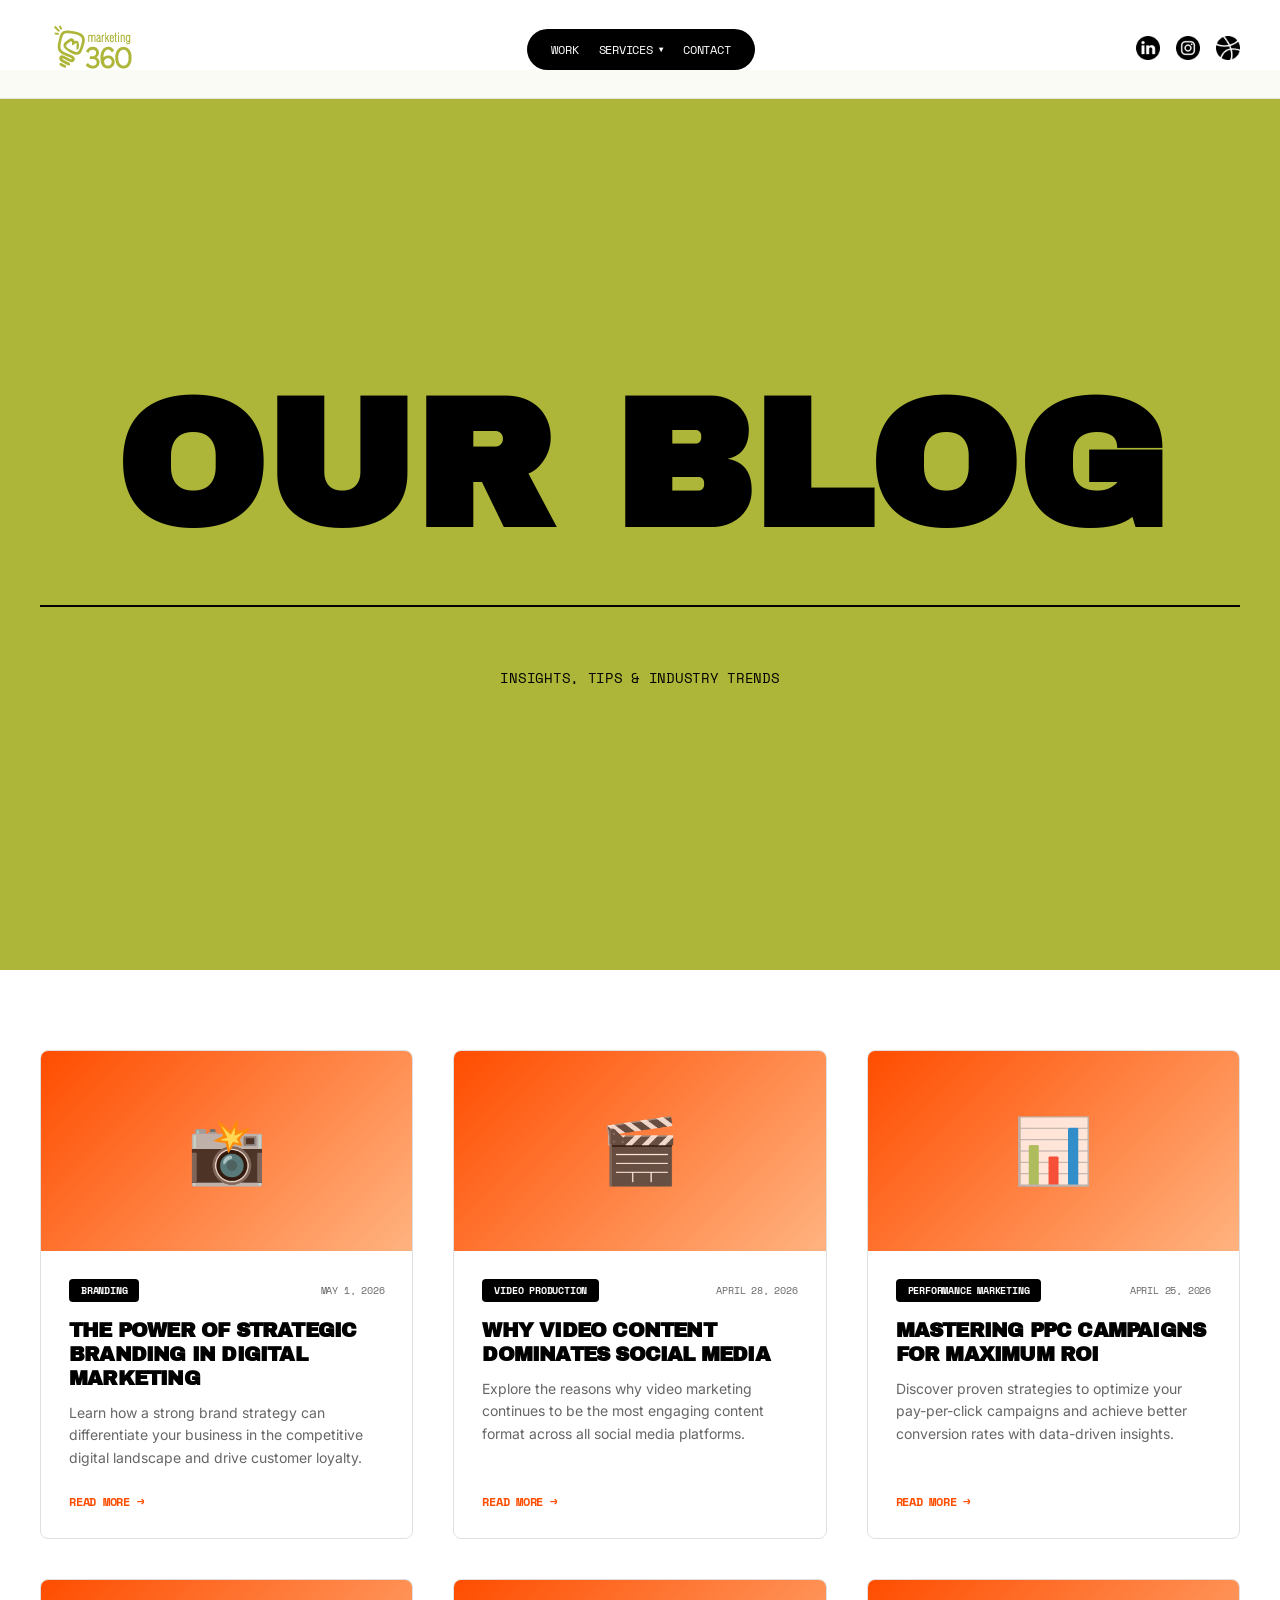
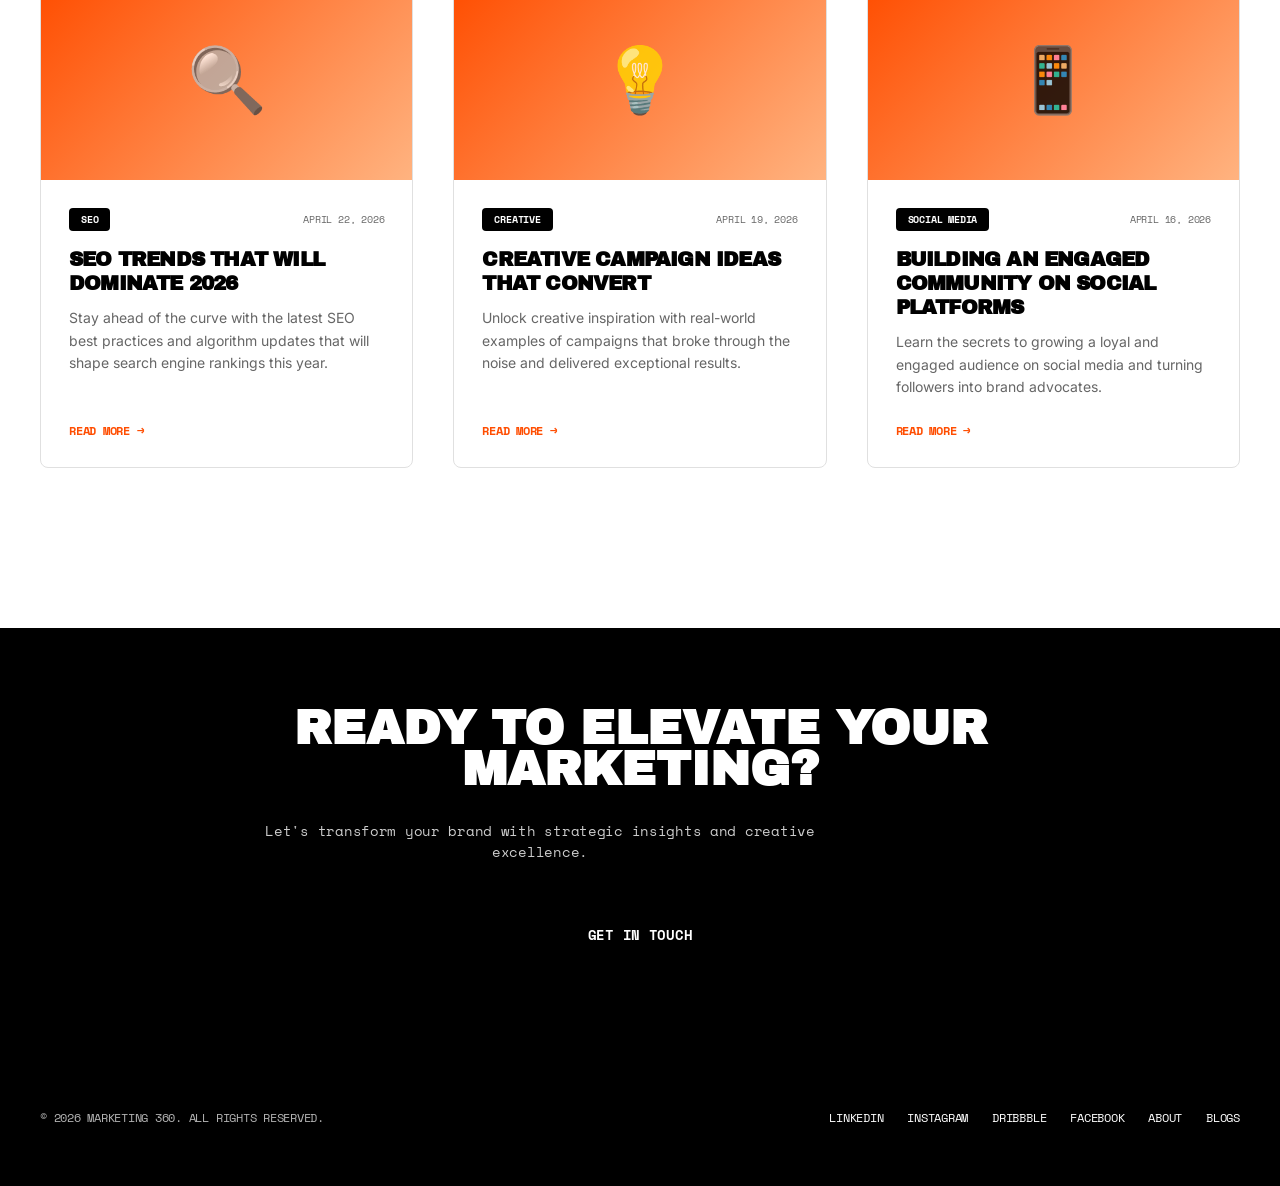
==== commit ed7f9167: "third commit with logo and h1 tags letter spacing minimization" ====
--- a/blog/index.html
+++ b/blog/index.html
@@ -7,6 +7,7 @@
     <link href="https://fonts.googleapis.com/css2?family=Archivo+Black&family=Space+Mono:wght@400;700&family=Inter:wght@400;500;600;700&display=swap" rel="stylesheet">
     <link rel="stylesheet" href="../assets/css/style.css">
     <link rel="stylesheet" href="../assets/css/blog.css">
+    <link rel="icon" type="image/png" href="/assets/images/icons/favicon.png">
 </head>
 <body>
     <!-- Navigation -->
--- a/assets/css/style.css
+++ b/assets/css/style.css
@@ -191,7 +191,7 @@
         }
 
         .hero h1 {
-            font-size: 16vw;
+            font-size: 14vw;
             color: #000000;
             line-height: 0.85;
             margin-bottom: 60px;
@@ -757,7 +757,7 @@
         }
 
         .hero h1 {
-            font-size: 16vw;
+            font-size: 14vw;
             color: #000000;
             line-height: 0.85;
             margin-bottom: 60px;
@@ -1141,7 +1141,7 @@
             /* Fonts */
             --font-archivo: 'Archivo Black', sans-serif;
             --font-mono: 'Space Mono', monospace;
-            --font-Archivo Black: 'Archivo Black', sans-serif;
+            --font-archivo-black: 'Archivo Black', sans-serif;
             
             /* Spacing */
             --spacing-xs: 12px;
@@ -1180,7 +1180,7 @@
         }
 
         body {
-            font-family: var(--font-Archivo Black);
+            font-family: var(--font-archivo-black);
             color: var(--color-dark);
             background-color: var(--color-light);
             overflow-x: hidden;
@@ -1484,7 +1484,7 @@
         }
 
         .accordion__content {
-            font-family: var(--font-Archivo Black);
+            font-family: var(--font-archivo-black);
             font-size: 16px;
             line-height: var(--line-height-relaxed);
             color: var(--color-dark);
@@ -1726,7 +1726,7 @@
         }
 
         .hero h1 {
-            font-size: 16vw;
+            font-size: 14vw;
             color: #000000;
             line-height: 0.85;
             margin-bottom: 60px;
@@ -2389,7 +2389,7 @@
         }
 
         .hero h1 {
-            font-size: 16vw;
+            font-size: 14vw;
             color: #000000;
             line-height: 0.85;
             margin-bottom: 60px;
@@ -2932,7 +2932,7 @@
         }
 
         .hero h1 {
-            font-size: 16vw;
+            font-size: 14vw;
             color: #000000;
             line-height: 0.85;
             margin-bottom: 60px;
@@ -3541,7 +3541,7 @@
         }
 
         .hero h1 {
-            font-size: 16vw;
+            font-size: 14vw;
             color: #000000;
             line-height: 0.85;
             margin-bottom: 60px;
@@ -4204,7 +4204,7 @@
         }
 
         .hero h1 {
-            font-size: 16vw;
+            font-size: 14vw;
             color: #000000;
             line-height: 0.85;
             margin-bottom: 60px;
